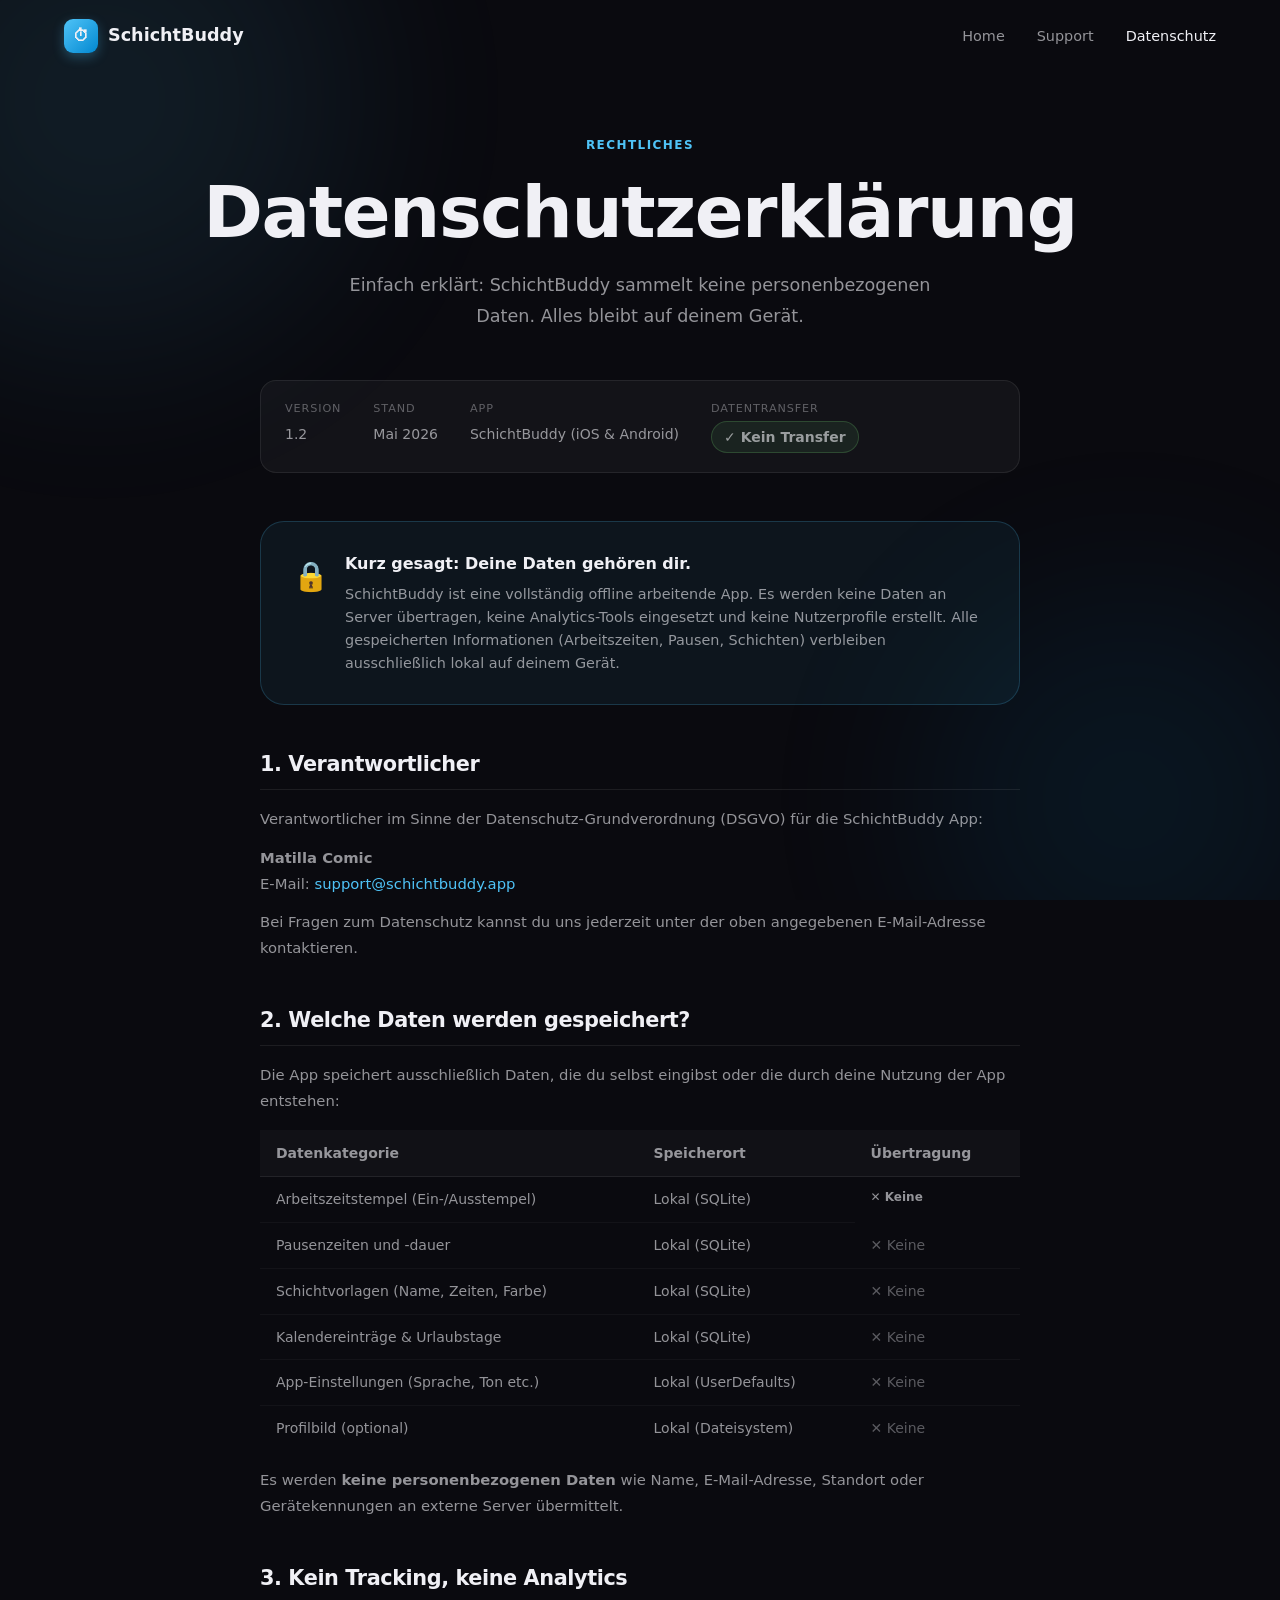
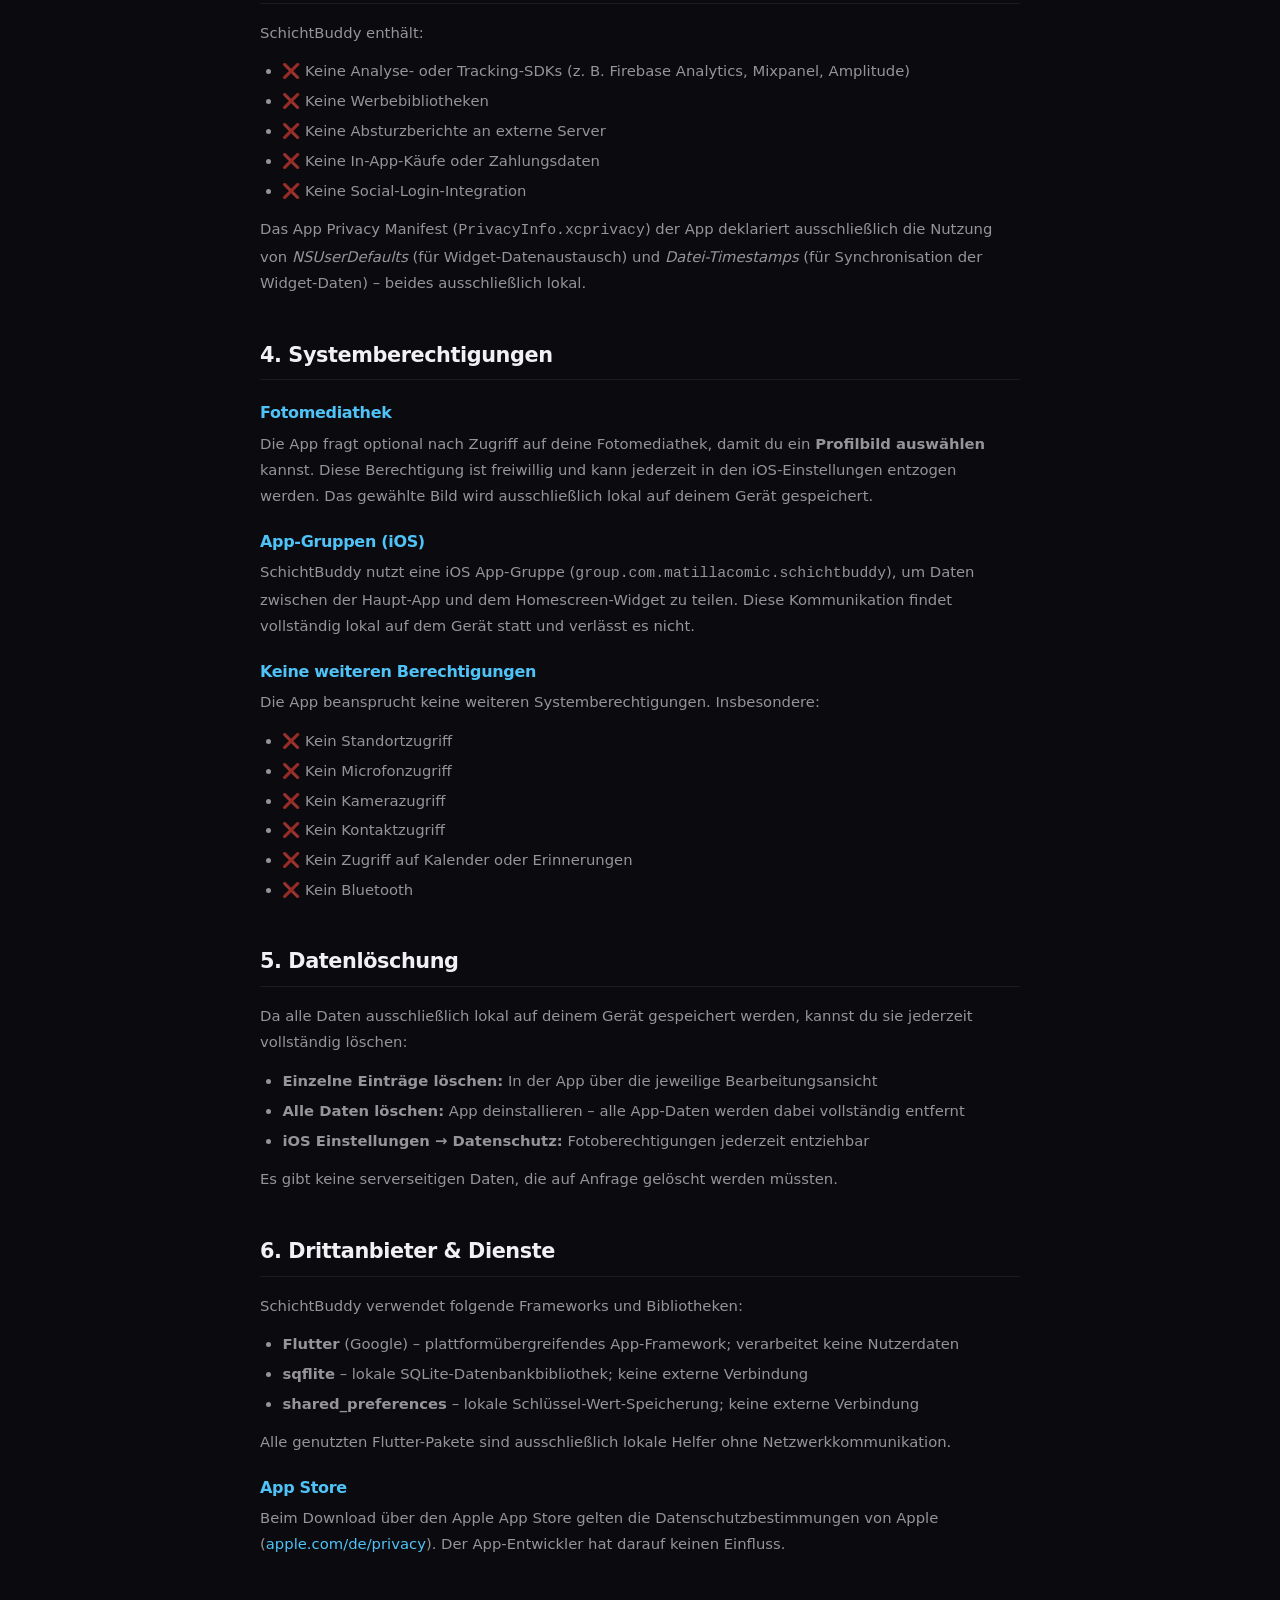
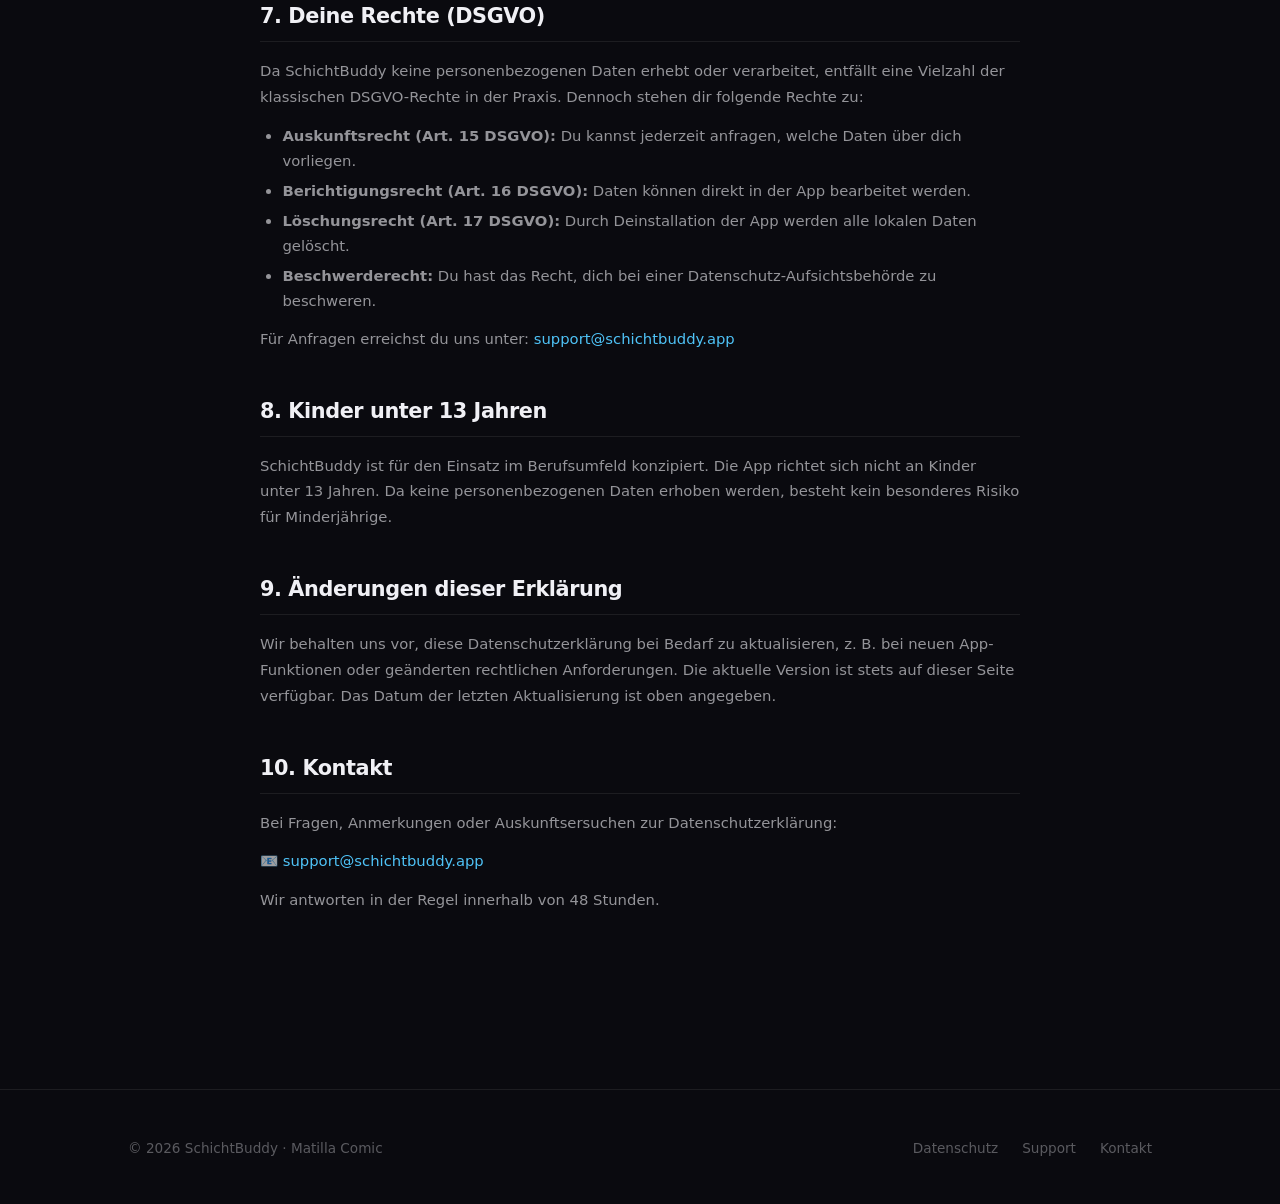
==== privacy.html @ 25843c66 "feat: initial SchichtBuddy support website Landing page, FAQ/support, DSGVO privacy policy. Apple da" ====
<!DOCTYPE html>
<html lang="de">
<head>
  <meta charset="UTF-8" />
  <meta name="viewport" content="width=device-width, initial-scale=1.0" />
  <title>Datenschutzerklärung – SchichtBuddy</title>
  <meta name="description" content="Datenschutzerklärung für die SchichtBuddy App. Alle Daten bleiben auf deinem Gerät – keine Cloud, kein Tracking." />
  <meta name="theme-color" content="#0a0a0f" />
  <link rel="stylesheet" href="style.css" />
  <style>
    .privacy-content {
      max-width: 760px;
      margin: 0 auto;
    }

    .privacy-intro {
      background: rgba(79,195,247,0.06);
      border: 1px solid rgba(79,195,247,0.2);
      border-radius: var(--radius-lg);
      padding: 1.8rem 2rem;
      margin-bottom: 3rem;
      display: flex;
      gap: 1rem;
      align-items: flex-start;
    }

    .privacy-intro-icon {
      font-size: 1.8rem;
      flex-shrink: 0;
      margin-top: 0.1rem;
    }

    .privacy-intro strong {
      display: block;
      margin-bottom: 0.4rem;
      font-size: 1rem;
      color: var(--text);
    }

    .privacy-intro p {
      font-size: 0.9rem;
      margin: 0;
      line-height: 1.6;
    }

    .privacy-section {
      margin-bottom: 3rem;
    }

    .privacy-section h2 {
      font-size: 1.3rem;
      margin-bottom: 1rem;
      padding-bottom: 0.75rem;
      border-bottom: 1px solid var(--border);
      color: var(--text);
    }

    .privacy-section h3 {
      font-size: 1rem;
      margin: 1.5rem 0 0.5rem;
      color: var(--accent);
    }

    .privacy-section p {
      font-size: 0.925rem;
      margin-bottom: 0.8rem;
      line-height: 1.75;
    }

    .privacy-section ul, .privacy-section ol {
      padding-left: 1.4rem;
      margin-bottom: 0.8rem;
    }

    .privacy-section li {
      font-size: 0.925rem;
      color: var(--text-secondary);
      line-height: 1.7;
      margin-bottom: 0.3rem;
    }

    .privacy-table {
      width: 100%;
      border-collapse: collapse;
      margin: 1rem 0;
      font-size: 0.875rem;
    }

    .privacy-table th {
      text-align: left;
      padding: 0.75rem 1rem;
      background: rgba(255,255,255,0.03);
      border-bottom: 1px solid var(--border);
      color: var(--text-secondary);
      font-weight: 600;
    }

    .privacy-table td {
      padding: 0.7rem 1rem;
      border-bottom: 1px solid rgba(255,255,255,0.04);
      color: var(--text-secondary);
      vertical-align: top;
    }

    .privacy-table tr:last-child td { border-bottom: none; }

    .no-data-badge {
      display: inline-flex;
      align-items: center;
      gap: 0.35rem;
      background: rgba(102,187,106,0.1);
      border: 1px solid rgba(102,187,106,0.25);
      color: #66bb6a;
      padding: 0.25rem 0.75rem;
      border-radius: 50px;
      font-size: 0.75rem;
      font-weight: 600;
    }

    .meta-info {
      background: var(--bg-card);
      border: 1px solid var(--border);
      border-radius: var(--radius);
      padding: 1.2rem 1.5rem;
      margin-bottom: 3rem;
      display: flex;
      gap: 2rem;
      flex-wrap: wrap;
    }

    .meta-item label {
      font-size: 0.7rem;
      text-transform: uppercase;
      letter-spacing: 0.08em;
      color: var(--text-tertiary);
      display: block;
      margin-bottom: 0.2rem;
    }

    .meta-item span {
      font-size: 0.875rem;
      color: var(--text-secondary);
    }
  </style>
</head>
<body>

<div class="bg-blobs">
  <div class="bg-blob bg-blob-1"></div>
  <div class="bg-blob bg-blob-2"></div>
</div>

<!-- Navigation -->
<nav class="nav" role="navigation" aria-label="Hauptnavigation">
  <a href="index.html" class="nav-logo">
    <div class="nav-logo-icon">⏱</div>
    SchichtBuddy
  </a>
  <ul class="nav-links">
    <li><a href="index.html">Home</a></li>
    <li><a href="support.html">Support</a></li>
    <li><a href="privacy.html" class="active">Datenschutz</a></li>
  </ul>
</nav>

<!-- Page Header -->
<div class="page-header">
  <div class="container">
    <span class="section-label">Rechtliches</span>
    <h1 class="fade-in">Datenschutz&shy;erklärung</h1>
    <p class="fade-in fade-in-delay-1">Einfach erklärt: SchichtBuddy sammelt keine personenbezogenen Daten. Alles bleibt auf deinem Gerät.</p>
  </div>
</div>

<section style="padding-top: 0;">
  <div class="container">
    <div class="privacy-content">

      <!-- Meta -->
      <div class="meta-info fade-in">
        <div class="meta-item">
          <label>Version</label>
          <span>1.2</span>
        </div>
        <div class="meta-item">
          <label>Stand</label>
          <span>Mai 2026</span>
        </div>
        <div class="meta-item">
          <label>App</label>
          <span>SchichtBuddy (iOS &amp; Android)</span>
        </div>
        <div class="meta-item">
          <label>Datentransfer</label>
          <span class="no-data-badge">✓ Kein Transfer</span>
        </div>
      </div>

      <!-- Kurzzusammenfassung -->
      <div class="privacy-intro fade-in">
        <div class="privacy-intro-icon">🔒</div>
        <div>
          <strong>Kurz gesagt: Deine Daten gehören dir.</strong>
          <p>SchichtBuddy ist eine vollständig offline arbeitende App. Es werden keine Daten an Server übertragen, keine Analytics-Tools eingesetzt und keine Nutzerprofile erstellt. Alle gespeicherten Informationen (Arbeitszeiten, Pausen, Schichten) verbleiben ausschließlich lokal auf deinem Gerät.</p>
        </div>
      </div>

      <!-- 1. Verantwortlicher -->
      <div class="privacy-section fade-in">
        <h2>1. Verantwortlicher</h2>
        <p>Verantwortlicher im Sinne der Datenschutz-Grundverordnung (DSGVO) für die SchichtBuddy App:</p>
        <p>
          <strong>Matilla Comic</strong><br/>
          E-Mail: <a href="mailto:support@schichtbuddy.app">support@schichtbuddy.app</a>
        </p>
        <p>Bei Fragen zum Datenschutz kannst du uns jederzeit unter der oben angegebenen E-Mail-Adresse kontaktieren.</p>
      </div>

      <!-- 2. Welche Daten werden verarbeitet -->
      <div class="privacy-section fade-in">
        <h2>2. Welche Daten werden gespeichert?</h2>
        <p>Die App speichert ausschließlich Daten, die du selbst eingibst oder die durch deine Nutzung der App entstehen:</p>

        <table class="privacy-table">
          <thead>
            <tr>
              <th>Datenkategorie</th>
              <th>Speicherort</th>
              <th>Übertragung</th>
            </tr>
          </thead>
          <tbody>
            <tr>
              <td>Arbeitszeitstempel (Ein-/Ausstempel)</td>
              <td>Lokal (SQLite)</td>
              <td class="no-data-badge" style="display:table-cell; background:transparent; border:none; padding: 0.7rem 1rem;">✕ Keine</td>
            </tr>
            <tr>
              <td>Pausenzeiten und -dauer</td>
              <td>Lokal (SQLite)</td>
              <td style="color:var(--text-tertiary)">✕ Keine</td>
            </tr>
            <tr>
              <td>Schichtvorlagen (Name, Zeiten, Farbe)</td>
              <td>Lokal (SQLite)</td>
              <td style="color:var(--text-tertiary)">✕ Keine</td>
            </tr>
            <tr>
              <td>Kalendereinträge &amp; Urlaubstage</td>
              <td>Lokal (SQLite)</td>
              <td style="color:var(--text-tertiary)">✕ Keine</td>
            </tr>
            <tr>
              <td>App-Einstellungen (Sprache, Ton etc.)</td>
              <td>Lokal (UserDefaults)</td>
              <td style="color:var(--text-tertiary)">✕ Keine</td>
            </tr>
            <tr>
              <td>Profilbild (optional)</td>
              <td>Lokal (Dateisystem)</td>
              <td style="color:var(--text-tertiary)">✕ Keine</td>
            </tr>
          </tbody>
        </table>

        <p>Es werden <strong>keine personenbezogenen Daten</strong> wie Name, E-Mail-Adresse, Standort oder Gerätekennungen an externe Server übermittelt.</p>
      </div>

      <!-- 3. Kein Tracking -->
      <div class="privacy-section fade-in">
        <h2>3. Kein Tracking, keine Analytics</h2>
        <p>SchichtBuddy enthält:</p>
        <ul>
          <li>❌ Keine Analyse- oder Tracking-SDKs (z. B. Firebase Analytics, Mixpanel, Amplitude)</li>
          <li>❌ Keine Werbebibliotheken</li>
          <li>❌ Keine Absturzberichte an externe Server</li>
          <li>❌ Keine In-App-Käufe oder Zahlungsdaten</li>
          <li>❌ Keine Social-Login-Integration</li>
        </ul>
        <p>Das App Privacy Manifest (<code>PrivacyInfo.xcprivacy</code>) der App deklariert ausschließlich die Nutzung von <em>NSUserDefaults</em> (für Widget-Datenaustausch) und <em>Datei-Timestamps</em> (für Synchronisation der Widget-Daten) – beides ausschließlich lokal.</p>
      </div>

      <!-- 4. Berechtigungen -->
      <div class="privacy-section fade-in">
        <h2>4. Systemberechtigungen</h2>

        <h3>Fotomediathek</h3>
        <p>Die App fragt optional nach Zugriff auf deine Fotomediathek, damit du ein <strong>Profilbild auswählen</strong> kannst. Diese Berechtigung ist freiwillig und kann jederzeit in den iOS-Einstellungen entzogen werden. Das gewählte Bild wird ausschließlich lokal auf deinem Gerät gespeichert.</p>

        <h3>App-Gruppen (iOS)</h3>
        <p>SchichtBuddy nutzt eine iOS App-Gruppe (<code>group.com.matillacomic.schichtbuddy</code>), um Daten zwischen der Haupt-App und dem Homescreen-Widget zu teilen. Diese Kommunikation findet vollständig lokal auf dem Gerät statt und verlässt es nicht.</p>

        <h3>Keine weiteren Berechtigungen</h3>
        <p>Die App beansprucht keine weiteren Systemberechtigungen. Insbesondere:</p>
        <ul>
          <li>❌ Kein Standortzugriff</li>
          <li>❌ Kein Microfonzugriff</li>
          <li>❌ Kein Kamerazugriff</li>
          <li>❌ Kein Kontaktzugriff</li>
          <li>❌ Kein Zugriff auf Kalender oder Erinnerungen</li>
          <li>❌ Kein Bluetooth</li>
        </ul>
      </div>

      <!-- 5. Datenlöschung -->
      <div class="privacy-section fade-in">
        <h2>5. Datenlöschung</h2>
        <p>Da alle Daten ausschließlich lokal auf deinem Gerät gespeichert werden, kannst du sie jederzeit vollständig löschen:</p>
        <ul>
          <li><strong>Einzelne Einträge löschen:</strong> In der App über die jeweilige Bearbeitungsansicht</li>
          <li><strong>Alle Daten löschen:</strong> App deinstallieren – alle App-Daten werden dabei vollständig entfernt</li>
          <li><strong>iOS Einstellungen → Datenschutz:</strong> Fotoberechtigungen jederzeit entziehbar</li>
        </ul>
        <p>Es gibt keine serverseitigen Daten, die auf Anfrage gelöscht werden müssten.</p>
      </div>

      <!-- 6. Drittanbieter -->
      <div class="privacy-section fade-in">
        <h2>6. Drittanbieter &amp; Dienste</h2>
        <p>SchichtBuddy verwendet folgende Frameworks und Bibliotheken:</p>
        <ul>
          <li><strong>Flutter</strong> (Google) – plattformübergreifendes App-Framework; verarbeitet keine Nutzerdaten</li>
          <li><strong>sqflite</strong> – lokale SQLite-Datenbankbibliothek; keine externe Verbindung</li>
          <li><strong>shared_preferences</strong> – lokale Schlüssel-Wert-Speicherung; keine externe Verbindung</li>
        </ul>
        <p>Alle genutzten Flutter-Pakete sind ausschließlich lokale Helfer ohne Netzwerkkommunikation.</p>

        <h3>App Store</h3>
        <p>Beim Download über den Apple App Store gelten die Datenschutzbestimmungen von Apple (<a href="https://www.apple.com/de/privacy/" target="_blank" rel="noopener">apple.com/de/privacy</a>). Der App-Entwickler hat darauf keinen Einfluss.</p>
      </div>

      <!-- 7. Rechte -->
      <div class="privacy-section fade-in">
        <h2>7. Deine Rechte (DSGVO)</h2>
        <p>Da SchichtBuddy keine personenbezogenen Daten erhebt oder verarbeitet, entfällt eine Vielzahl der klassischen DSGVO-Rechte in der Praxis. Dennoch stehen dir folgende Rechte zu:</p>
        <ul>
          <li><strong>Auskunftsrecht (Art. 15 DSGVO):</strong> Du kannst jederzeit anfragen, welche Daten über dich vorliegen.</li>
          <li><strong>Berichtigungsrecht (Art. 16 DSGVO):</strong> Daten können direkt in der App bearbeitet werden.</li>
          <li><strong>Löschungsrecht (Art. 17 DSGVO):</strong> Durch Deinstallation der App werden alle lokalen Daten gelöscht.</li>
          <li><strong>Beschwerderecht:</strong> Du hast das Recht, dich bei einer Datenschutz-Aufsichtsbehörde zu beschweren.</li>
        </ul>
        <p>Für Anfragen erreichst du uns unter: <a href="mailto:support@schichtbuddy.app">support@schichtbuddy.app</a></p>
      </div>

      <!-- 8. Kinder -->
      <div class="privacy-section fade-in">
        <h2>8. Kinder unter 13 Jahren</h2>
        <p>SchichtBuddy ist für den Einsatz im Berufsumfeld konzipiert. Die App richtet sich nicht an Kinder unter 13 Jahren. Da keine personenbezogenen Daten erhoben werden, besteht kein besonderes Risiko für Minderjährige.</p>
      </div>

      <!-- 9. Änderungen -->
      <div class="privacy-section fade-in">
        <h2>9. Änderungen dieser Erklärung</h2>
        <p>Wir behalten uns vor, diese Datenschutzerklärung bei Bedarf zu aktualisieren, z. B. bei neuen App-Funktionen oder geänderten rechtlichen Anforderungen. Die aktuelle Version ist stets auf dieser Seite verfügbar. Das Datum der letzten Aktualisierung ist oben angegeben.</p>
      </div>

      <!-- 10. Kontakt -->
      <div class="privacy-section fade-in">
        <h2>10. Kontakt</h2>
        <p>Bei Fragen, Anmerkungen oder Auskunftsersuchen zur Datenschutzerklärung:</p>
        <p>
          📧 <a href="mailto:support@schichtbuddy.app">support@schichtbuddy.app</a>
        </p>
        <p>Wir antworten in der Regel innerhalb von 48 Stunden.</p>
      </div>

    </div>
  </div>
</section>

<!-- Footer -->
<footer>
  <div class="container">
    <div class="footer-inner">
      <span>© 2026 SchichtBuddy · Matilla Comic</span>
      <nav class="footer-links" aria-label="Footer Links">
        <a href="privacy.html">Datenschutz</a>
        <a href="support.html">Support</a>
        <a href="mailto:support@schichtbuddy.app">Kontakt</a>
      </nav>
    </div>
  </div>
</footer>

<script src="script.js"></script>
</body>
</html>
---- style.css ----
/* =============================================
   SchichtBuddy – Shared Styles
   Apple-inspired dark design with glassmorphism
   ============================================= */

:root {
  --accent: #4fc3f7;
  --accent-2: #29b6f6;
  --accent-green: #66bb6a;
  --accent-orange: #ffa726;
  --bg: #0a0a0f;
  --bg-2: #0f0f1a;
  --bg-card: rgba(255, 255, 255, 0.04);
  --bg-card-hover: rgba(255, 255, 255, 0.07);
  --border: rgba(255, 255, 255, 0.08);
  --border-hover: rgba(79, 195, 247, 0.3);
  --text: #f0f0f5;
  --text-secondary: rgba(240, 240, 245, 0.6);
  --text-tertiary: rgba(240, 240, 245, 0.35);
  --radius: 16px;
  --radius-lg: 24px;
  --shadow: 0 8px 32px rgba(0, 0, 0, 0.4);
  --shadow-accent: 0 0 40px rgba(79, 195, 247, 0.12);
  --transition: 0.25s cubic-bezier(0.4, 0, 0.2, 1);
  --font: -apple-system, BlinkMacSystemFont, 'SF Pro Display', 'Segoe UI', system-ui, sans-serif;
  --nav-h: 72px;
}

*, *::before, *::after {
  box-sizing: border-box;
  margin: 0;
  padding: 0;
}

html {
  scroll-behavior: smooth;
  font-size: 16px;
}

body {
  font-family: var(--font);
  background: var(--bg);
  color: var(--text);
  line-height: 1.6;
  overflow-x: hidden;
  -webkit-font-smoothing: antialiased;
}

/* ── Typography ─────────────────────────────── */
h1, h2, h3, h4 {
  line-height: 1.15;
  letter-spacing: -0.02em;
}

h1 { font-size: clamp(2.4rem, 6vw, 4.5rem); font-weight: 700; }
h2 { font-size: clamp(1.8rem, 4vw, 3rem); font-weight: 600; }
h3 { font-size: clamp(1.2rem, 2.5vw, 1.6rem); font-weight: 600; }
h4 { font-size: 1rem; font-weight: 600; }

p { color: var(--text-secondary); line-height: 1.75; }

a {
  color: var(--accent);
  text-decoration: none;
  transition: color var(--transition), opacity var(--transition);
}
a:hover { color: #fff; }

/* ── Navigation ─────────────────────────────── */
.nav {
  position: fixed;
  top: 0; left: 0; right: 0;
  height: var(--nav-h);
  z-index: 1000;
  display: flex;
  align-items: center;
  justify-content: space-between;
  padding: 0 clamp(1.5rem, 5vw, 4rem);
  border-bottom: 1px solid transparent;
  transition: background var(--transition), border-color var(--transition), backdrop-filter var(--transition);
}

.nav.scrolled {
  background: rgba(10, 10, 15, 0.85);
  backdrop-filter: saturate(180%) blur(20px);
  -webkit-backdrop-filter: saturate(180%) blur(20px);
  border-bottom-color: var(--border);
}

.nav-logo {
  display: flex;
  align-items: center;
  gap: 10px;
  font-weight: 700;
  font-size: 1.1rem;
  color: var(--text);
  text-decoration: none;
}

.nav-logo-icon {
  width: 34px;
  height: 34px;
  background: linear-gradient(135deg, #4fc3f7, #0288d1);
  border-radius: 9px;
  display: flex;
  align-items: center;
  justify-content: center;
  font-size: 1rem;
  box-shadow: 0 4px 12px rgba(79, 195, 247, 0.3);
}

.nav-links {
  display: flex;
  align-items: center;
  gap: 2rem;
  list-style: none;
}

.nav-links a {
  color: var(--text-secondary);
  font-size: 0.9rem;
  font-weight: 500;
  transition: color var(--transition);
}
.nav-links a:hover, .nav-links a.active { color: var(--text); }

.nav-cta {
  background: var(--accent);
  color: #000 !important;
  padding: 0.5rem 1.2rem;
  border-radius: 50px;
  font-weight: 600 !important;
  font-size: 0.85rem !important;
  transition: transform var(--transition), box-shadow var(--transition) !important;
}
.nav-cta:hover {
  transform: translateY(-1px);
  box-shadow: 0 4px 16px rgba(79, 195, 247, 0.4);
  color: #000 !important;
}

/* ── Layout ─────────────────────────────────── */
.container {
  max-width: 1120px;
  margin: 0 auto;
  padding: 0 clamp(1.5rem, 5vw, 3rem);
}

section {
  padding: clamp(5rem, 10vw, 8rem) 0;
}

.section-label {
  font-size: 0.75rem;
  font-weight: 600;
  letter-spacing: 0.12em;
  text-transform: uppercase;
  color: var(--accent);
  margin-bottom: 1rem;
}

.section-title {
  margin-bottom: 1rem;
}

.section-subtitle {
  font-size: 1.1rem;
  color: var(--text-secondary);
  max-width: 560px;
  margin-bottom: 3rem;
}

/* ── Buttons ─────────────────────────────────── */
.btn {
  display: inline-flex;
  align-items: center;
  gap: 0.5rem;
  padding: 0.85rem 1.8rem;
  border-radius: 50px;
  font-weight: 600;
  font-size: 0.95rem;
  cursor: pointer;
  border: none;
  transition: transform var(--transition), box-shadow var(--transition), background var(--transition);
  text-decoration: none;
}

.btn-primary {
  background: var(--accent);
  color: #000;
}
.btn-primary:hover {
  background: #81d4fa;
  color: #000;
  transform: translateY(-2px);
  box-shadow: 0 8px 24px rgba(79, 195, 247, 0.35);
}

.btn-secondary {
  background: var(--bg-card);
  color: var(--text);
  border: 1px solid var(--border);
  backdrop-filter: blur(10px);
}
.btn-secondary:hover {
  background: var(--bg-card-hover);
  color: var(--text);
  border-color: var(--border-hover);
  transform: translateY(-2px);
}

.btn-outline {
  background: transparent;
  color: var(--accent);
  border: 1px solid rgba(79, 195, 247, 0.4);
}
.btn-outline:hover {
  background: rgba(79, 195, 247, 0.08);
  color: var(--accent);
  transform: translateY(-2px);
}

/* ── Cards ───────────────────────────────────── */
.card {
  background: var(--bg-card);
  border: 1px solid var(--border);
  border-radius: var(--radius-lg);
  padding: 2rem;
  transition: background var(--transition), border-color var(--transition), transform var(--transition);
  position: relative;
  overflow: hidden;
}

.card::before {
  content: '';
  position: absolute;
  top: 0; left: 0; right: 0;
  height: 1px;
  background: linear-gradient(90deg, transparent, rgba(79, 195, 247, 0.3), transparent);
  opacity: 0;
  transition: opacity var(--transition);
}

.card:hover {
  background: var(--bg-card-hover);
  border-color: var(--border-hover);
  transform: translateY(-4px);
}
.card:hover::before { opacity: 1; }

/* ── Glass ───────────────────────────────────── */
.glass {
  background: rgba(255, 255, 255, 0.04);
  backdrop-filter: saturate(180%) blur(24px);
  -webkit-backdrop-filter: saturate(180%) blur(24px);
  border: 1px solid rgba(255, 255, 255, 0.08);
  border-radius: var(--radius-lg);
}

/* ── Gradient background blobs ───────────────── */
.bg-blobs {
  position: fixed;
  top: 0; left: 0;
  width: 100%; height: 100%;
  pointer-events: none;
  z-index: -1;
  overflow: hidden;
}

.bg-blob {
  position: absolute;
  border-radius: 50%;
  filter: blur(80px);
  opacity: 0.12;
  animation: blob-float 20s ease-in-out infinite;
}

.bg-blob-1 {
  width: 600px; height: 600px;
  background: radial-gradient(circle, #4fc3f7, transparent);
  top: -200px; left: -200px;
  animation-delay: 0s;
}
.bg-blob-2 {
  width: 500px; height: 500px;
  background: radial-gradient(circle, #0288d1, transparent);
  bottom: -150px; right: -100px;
  animation-delay: -7s;
}
.bg-blob-3 {
  width: 400px; height: 400px;
  background: radial-gradient(circle, #66bb6a, transparent);
  top: 50%; left: 50%;
  transform: translate(-50%, -50%);
  animation-delay: -14s;
  opacity: 0.06;
}

@keyframes blob-float {
  0%, 100% { transform: translate(0, 0) scale(1); }
  33% { transform: translate(40px, -30px) scale(1.05); }
  66% { transform: translate(-30px, 20px) scale(0.95); }
}

/* ── Page Header ─────────────────────────────── */
.page-header {
  padding: calc(var(--nav-h) + 4rem) 0 3rem;
  text-align: center;
}

.page-header .section-label { margin: 0 auto 1rem; display: block; }
.page-header h1 { margin-bottom: 1rem; }
.page-header p { margin: 0 auto; max-width: 600px; font-size: 1.1rem; }

/* ── Divider ─────────────────────────────────── */
.divider {
  width: 100%;
  height: 1px;
  background: linear-gradient(90deg, transparent, var(--border), transparent);
  margin: 0;
}

/* ── Fade-in animations ──────────────────────── */
.fade-in {
  opacity: 0;
  transform: translateY(24px);
  transition: opacity 0.6s ease, transform 0.6s ease;
}
.fade-in.visible {
  opacity: 1;
  transform: translateY(0);
}
.fade-in-delay-1 { transition-delay: 0.1s; }
.fade-in-delay-2 { transition-delay: 0.2s; }
.fade-in-delay-3 { transition-delay: 0.3s; }
.fade-in-delay-4 { transition-delay: 0.4s; }

/* ── Footer ──────────────────────────────────── */
footer {
  padding: 3rem 0;
  border-top: 1px solid var(--border);
  color: var(--text-tertiary);
  font-size: 0.85rem;
}

.footer-inner {
  display: flex;
  align-items: center;
  justify-content: space-between;
  flex-wrap: wrap;
  gap: 1rem;
}

.footer-links {
  display: flex;
  gap: 1.5rem;
  flex-wrap: wrap;
}

.footer-links a {
  color: var(--text-tertiary);
  font-size: 0.85rem;
}
.footer-links a:hover { color: var(--text-secondary); }

/* ── Responsive ──────────────────────────────── */
@media (max-width: 768px) {
  .nav-links { display: none; }

  .footer-inner {
    flex-direction: column;
    text-align: center;
  }
}

/* ── Scrollbar ───────────────────────────────── */
::-webkit-scrollbar { width: 6px; }
::-webkit-scrollbar-track { background: var(--bg); }
::-webkit-scrollbar-thumb { background: rgba(255,255,255,0.15); border-radius: 3px; }
::-webkit-scrollbar-thumb:hover { background: rgba(255,255,255,0.25); }
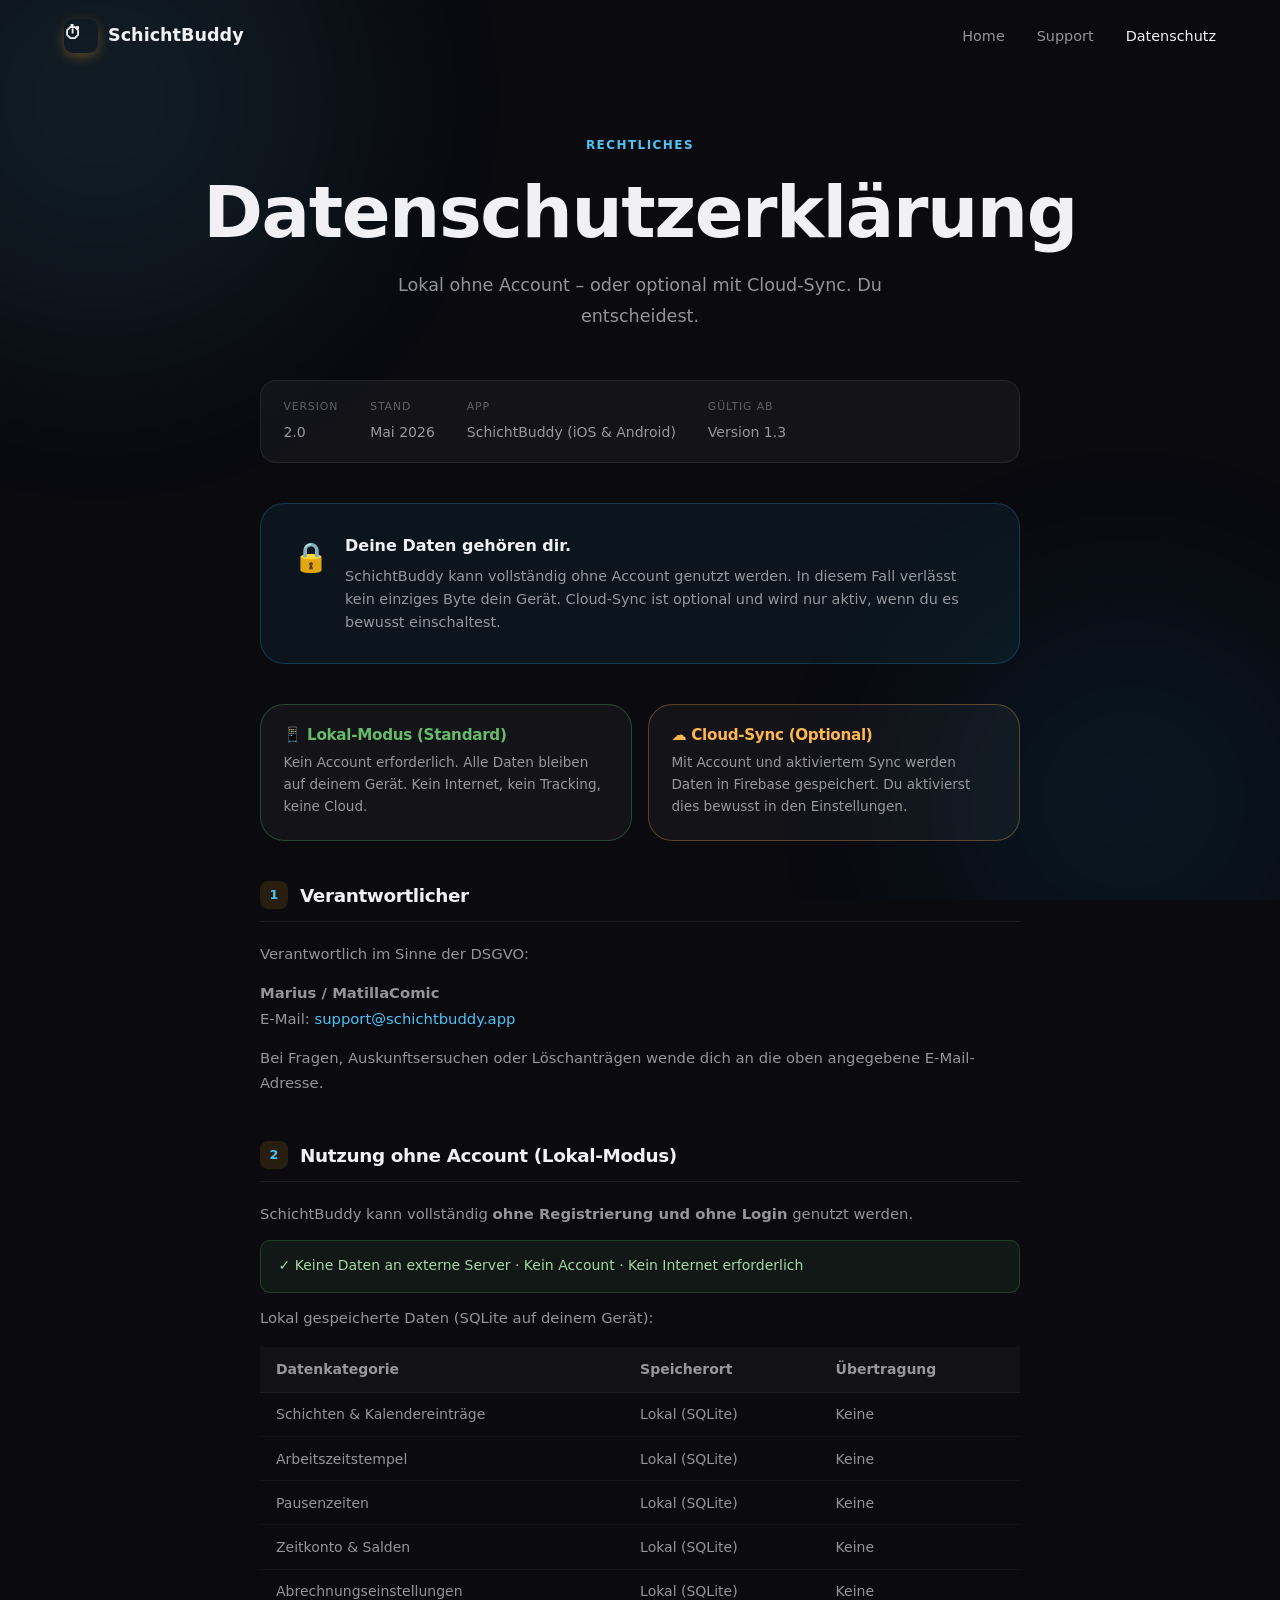
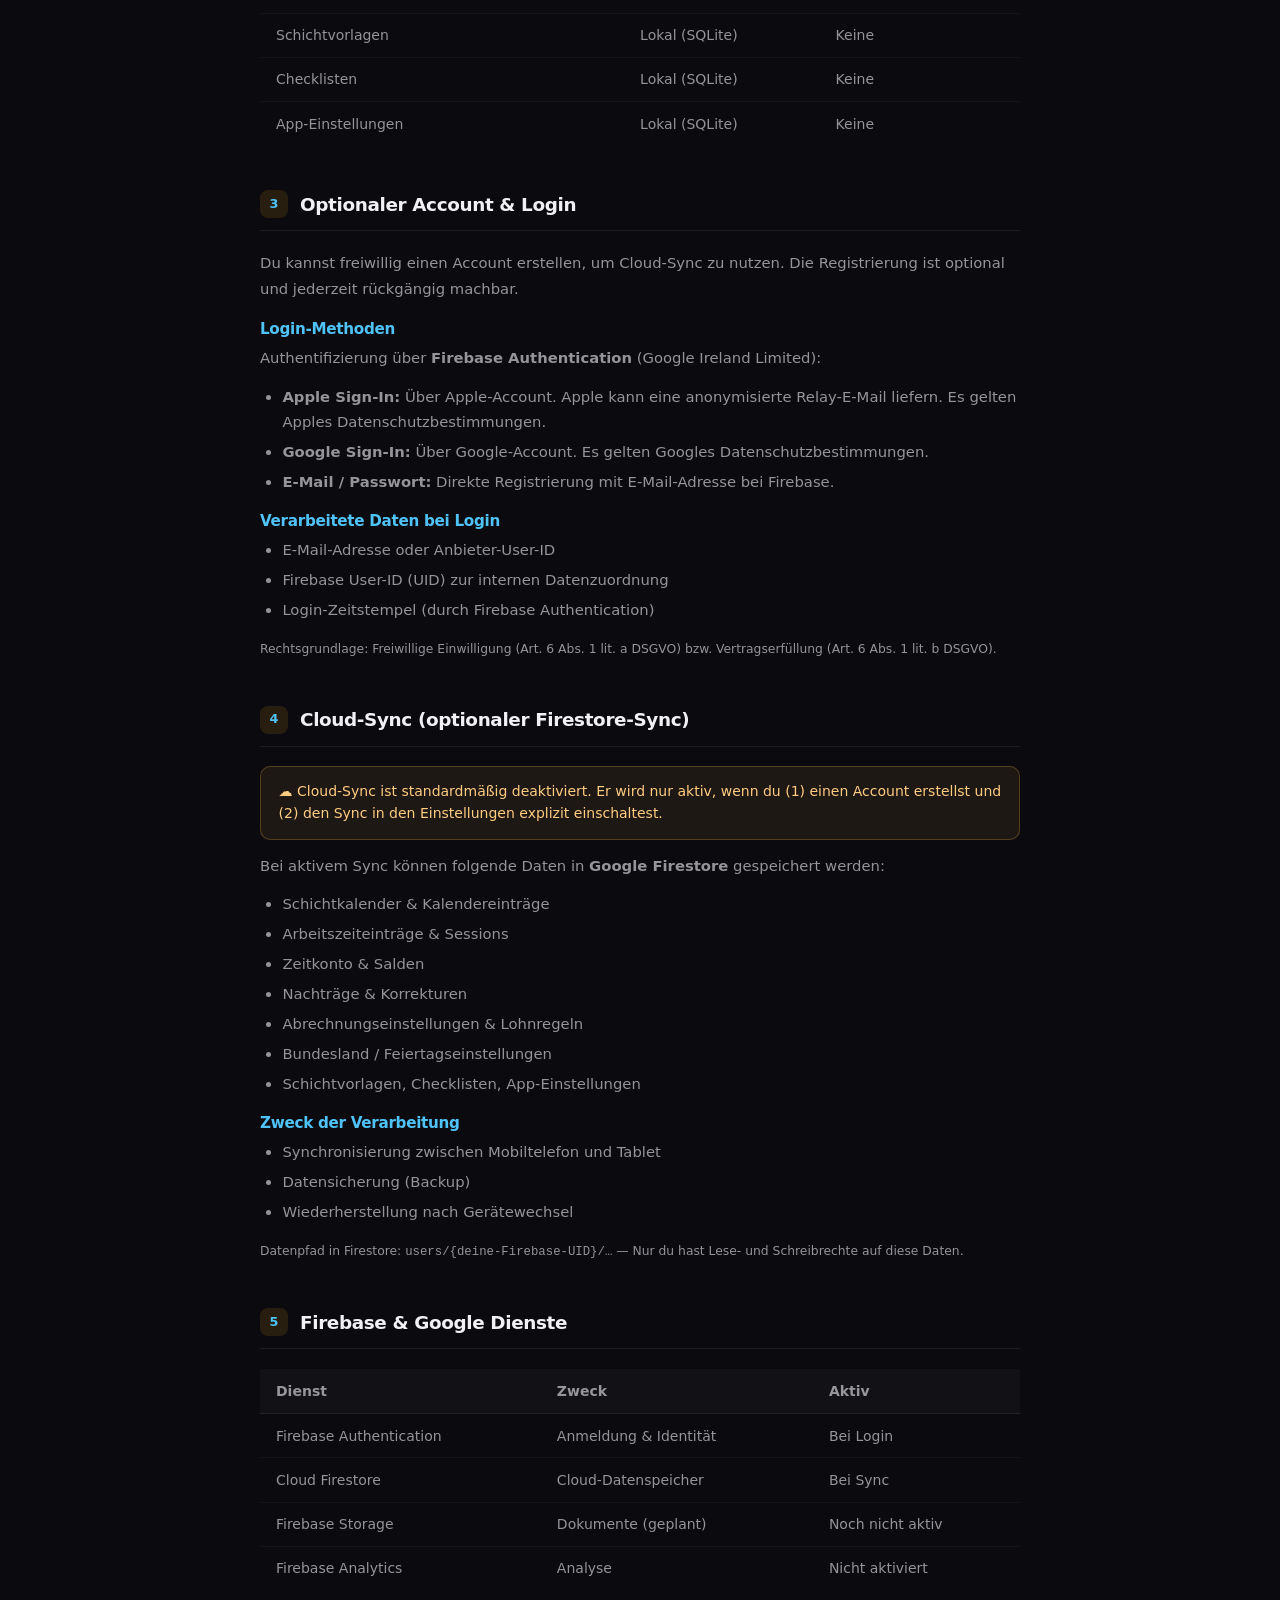
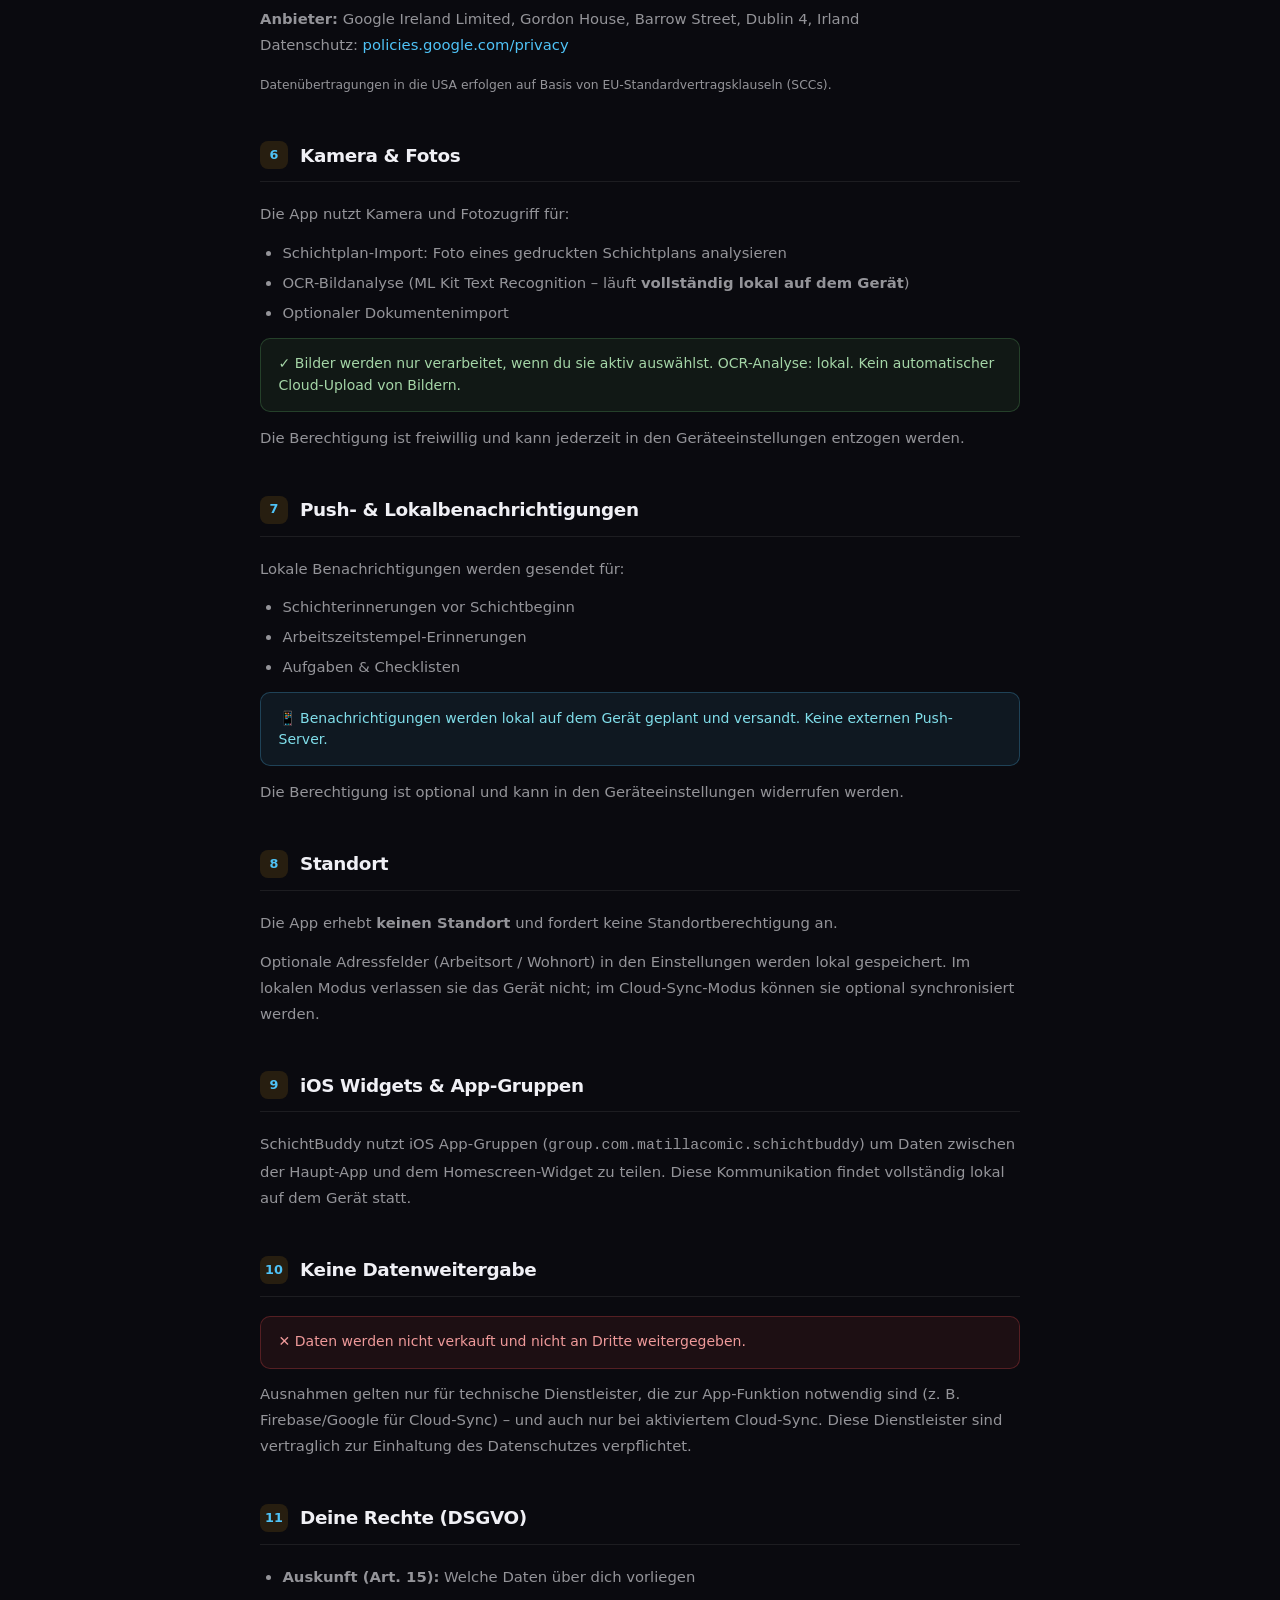
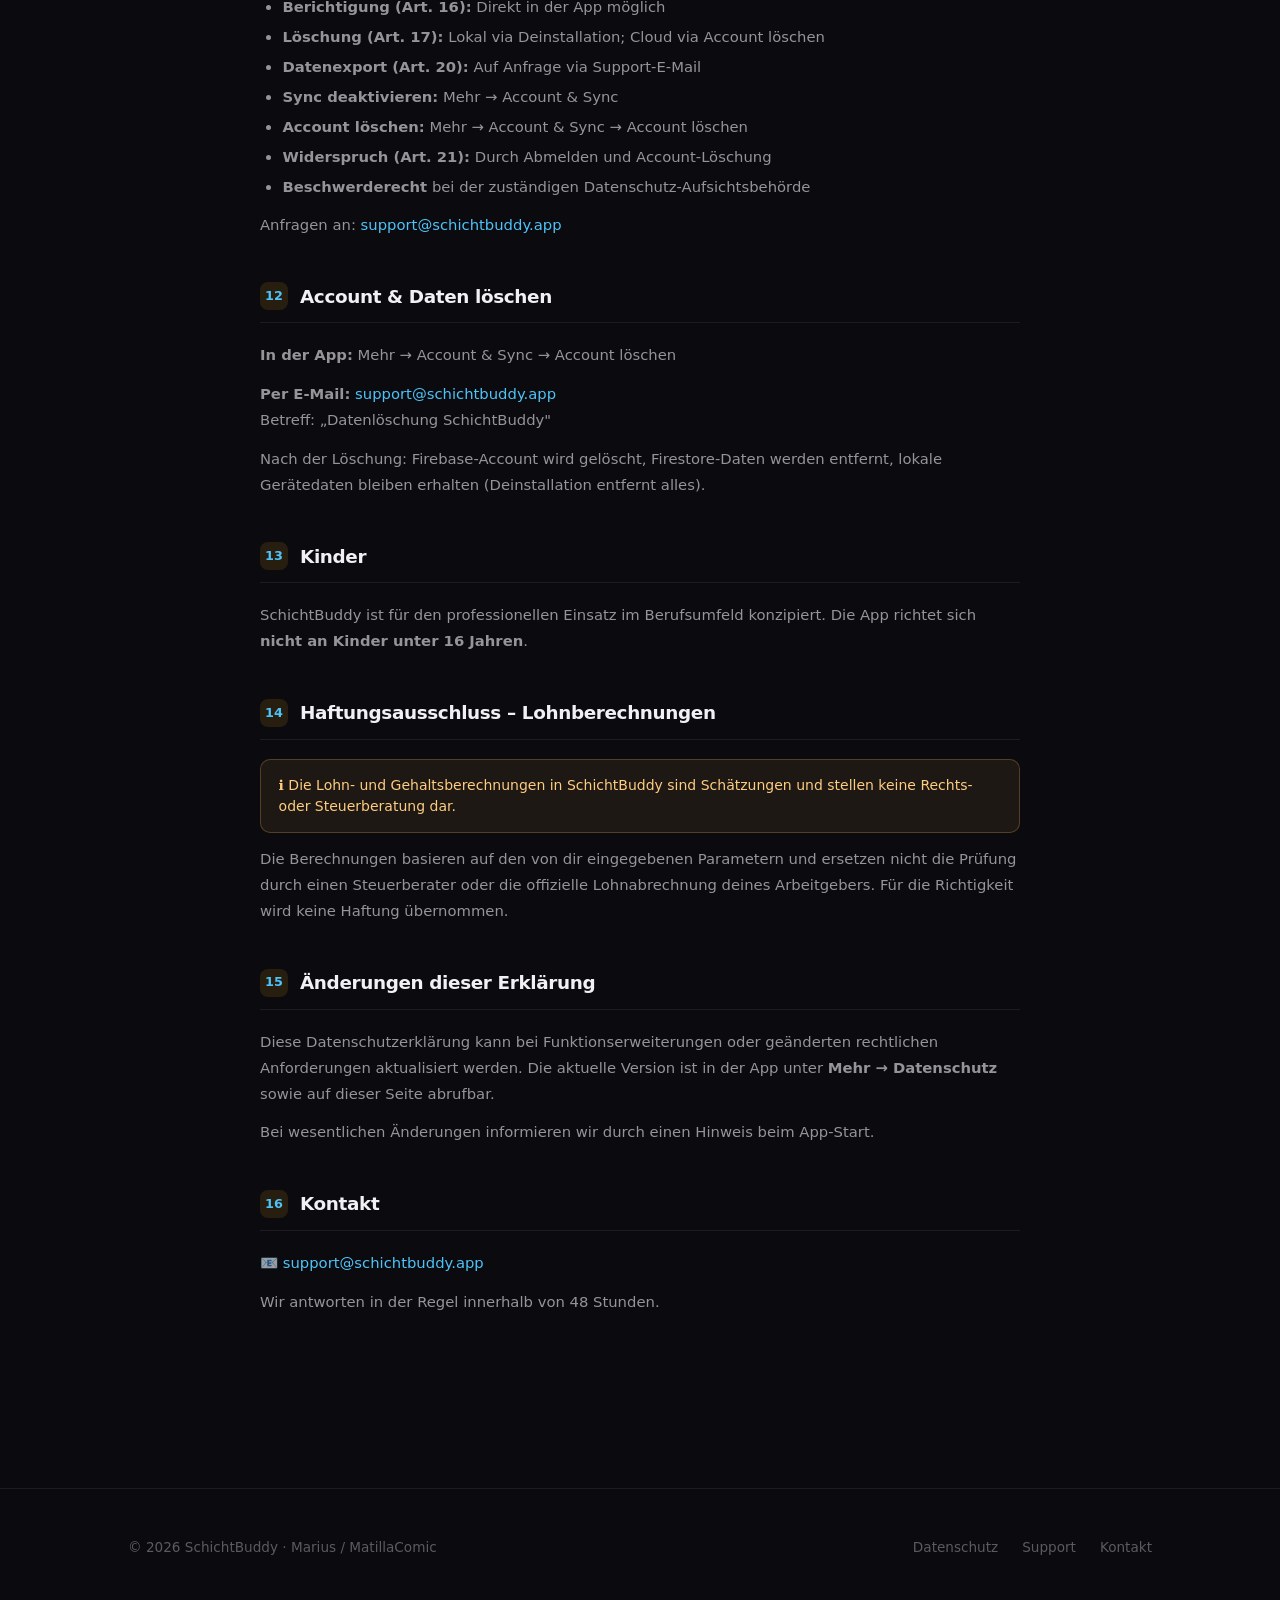
==== commit 374827fc: "docs: Datenschutzerklärung v2.0 – Cloud-Sync & Firebase Auth Vollständige Überarbeitung für optional" ====
--- a/privacy.html
+++ b/privacy.html
@@ -4,143 +4,88 @@
   <meta charset="UTF-8" />
   <meta name="viewport" content="width=device-width, initial-scale=1.0" />
   <title>Datenschutzerklärung – SchichtBuddy</title>
-  <meta name="description" content="Datenschutzerklärung für die SchichtBuddy App. Alle Daten bleiben auf deinem Gerät – keine Cloud, kein Tracking." />
+  <meta name="description" content="Datenschutzerklärung für SchichtBuddy. Lokale Nutzung ohne Account möglich. Optionaler Cloud-Sync mit Firebase." />
   <meta name="theme-color" content="#0a0a0f" />
   <link rel="stylesheet" href="style.css" />
   <style>
-    .privacy-content {
-      max-width: 760px;
-      margin: 0 auto;
-    }
-
-    .privacy-intro {
-      background: rgba(79,195,247,0.06);
-      border: 1px solid rgba(79,195,247,0.2);
+    .privacy-content { max-width: 760px; margin: 0 auto; }
+
+    .privacy-summary {
+      background: rgba(57,198,255,0.06);
+      border: 1px solid rgba(57,198,255,0.2);
       border-radius: var(--radius-lg);
       padding: 1.8rem 2rem;
-      margin-bottom: 3rem;
-      display: flex;
-      gap: 1rem;
-      align-items: flex-start;
-    }
-
-    .privacy-intro-icon {
-      font-size: 1.8rem;
-      flex-shrink: 0;
-      margin-top: 0.1rem;
-    }
-
-    .privacy-intro strong {
-      display: block;
-      margin-bottom: 0.4rem;
-      font-size: 1rem;
-      color: var(--text);
-    }
-
-    .privacy-intro p {
-      font-size: 0.9rem;
-      margin: 0;
-      line-height: 1.6;
-    }
-
-    .privacy-section {
-      margin-bottom: 3rem;
-    }
-
-    .privacy-section h2 {
-      font-size: 1.3rem;
-      margin-bottom: 1rem;
-      padding-bottom: 0.75rem;
-      border-bottom: 1px solid var(--border);
-      color: var(--text);
-    }
-
-    .privacy-section h3 {
-      font-size: 1rem;
-      margin: 1.5rem 0 0.5rem;
-      color: var(--accent);
-    }
-
-    .privacy-section p {
-      font-size: 0.925rem;
-      margin-bottom: 0.8rem;
-      line-height: 1.75;
-    }
-
-    .privacy-section ul, .privacy-section ol {
-      padding-left: 1.4rem;
-      margin-bottom: 0.8rem;
-    }
-
-    .privacy-section li {
-      font-size: 0.925rem;
-      color: var(--text-secondary);
-      line-height: 1.7;
-      margin-bottom: 0.3rem;
-    }
+      margin-bottom: 2.5rem;
+      display: flex; gap: 1rem; align-items: flex-start;
+    }
+    .privacy-summary-icon { font-size: 1.8rem; flex-shrink: 0; margin-top: 0.1rem; }
+    .privacy-summary strong { display: block; margin-bottom: 0.4rem; font-size: 1rem; color: var(--text); }
+    .privacy-summary p { font-size: 0.9rem; margin: 0; line-height: 1.6; color: var(--text-secondary); }
+
+    .mode-cards {
+      display: grid; grid-template-columns: 1fr 1fr; gap: 1rem; margin-bottom: 2.5rem;
+    }
+    @media (max-width: 600px) { .mode-cards { grid-template-columns: 1fr; } }
+    .mode-card {
+      background: var(--bg-card); border: 1px solid var(--border);
+      border-radius: var(--radius-lg); padding: 1.4rem;
+    }
+    .mode-card.local { border-color: rgba(102,187,106,0.3); }
+    .mode-card.cloud { border-color: rgba(255,183,77,0.3); }
+    .mode-card h3 { margin: 0 0 0.5rem; font-size: 0.95rem; }
+    .mode-card.local h3 { color: #66bb6a; }
+    .mode-card.cloud h3 { color: #ffb74d; }
+    .mode-card p { font-size: 0.85rem; color: var(--text-secondary); margin: 0; line-height: 1.6; }
+
+    .privacy-section { margin-bottom: 2.8rem; }
+    .privacy-section-header {
+      display: flex; align-items: center; gap: 0.75rem;
+      padding-bottom: 0.75rem; border-bottom: 1px solid var(--border);
+      margin-bottom: 1.2rem;
+    }
+    .section-num {
+      display: inline-flex; align-items: center; justify-content: center;
+      width: 28px; height: 28px; border-radius: 8px;
+      background: rgba(255,177,26,0.12); color: var(--accent);
+      font-size: 0.8rem; font-weight: 700; flex-shrink: 0;
+    }
+    .privacy-section h2 { font-size: 1.15rem; margin: 0; color: var(--text); }
+    .privacy-section h3 { font-size: 0.95rem; margin: 1.2rem 0 0.4rem; color: var(--accent); }
+    .privacy-section p { font-size: 0.925rem; margin-bottom: 0.8rem; line-height: 1.75; color: var(--text-secondary); }
+    .privacy-section ul { padding-left: 1.4rem; margin-bottom: 0.8rem; }
+    .privacy-section li { font-size: 0.925rem; color: var(--text-secondary); line-height: 1.7; margin-bottom: 0.3rem; }
 
     .privacy-table {
-      width: 100%;
-      border-collapse: collapse;
-      margin: 1rem 0;
-      font-size: 0.875rem;
-    }
-
+      width: 100%; border-collapse: collapse; margin: 1rem 0; font-size: 0.875rem;
+    }
     .privacy-table th {
-      text-align: left;
-      padding: 0.75rem 1rem;
-      background: rgba(255,255,255,0.03);
-      border-bottom: 1px solid var(--border);
-      color: var(--text-secondary);
-      font-weight: 600;
-    }
-
+      text-align: left; padding: 0.7rem 1rem;
+      background: rgba(255,255,255,0.03); border-bottom: 1px solid var(--border);
+      color: var(--text-secondary); font-weight: 600;
+    }
     .privacy-table td {
-      padding: 0.7rem 1rem;
-      border-bottom: 1px solid rgba(255,255,255,0.04);
-      color: var(--text-secondary);
-      vertical-align: top;
-    }
-
+      padding: 0.65rem 1rem; border-bottom: 1px solid rgba(255,255,255,0.04);
+      color: var(--text-secondary); vertical-align: top;
+    }
     .privacy-table tr:last-child td { border-bottom: none; }
 
-    .no-data-badge {
-      display: inline-flex;
-      align-items: center;
-      gap: 0.35rem;
-      background: rgba(102,187,106,0.1);
-      border: 1px solid rgba(102,187,106,0.25);
-      color: #66bb6a;
-      padding: 0.25rem 0.75rem;
-      border-radius: 50px;
-      font-size: 0.75rem;
-      font-weight: 600;
-    }
+    .info-chip {
+      display: flex; gap: 0.75rem; align-items: flex-start;
+      padding: 0.9rem 1.1rem; border-radius: 10px; margin-bottom: 0.8rem;
+      font-size: 0.875rem; line-height: 1.55;
+    }
+    .info-chip.green { background: rgba(102,187,106,0.08); border: 1px solid rgba(102,187,106,0.25); color: #a5d6a7; }
+    .info-chip.orange { background: rgba(255,183,77,0.08); border: 1px solid rgba(255,183,77,0.25); color: #ffcc80; }
+    .info-chip.red { background: rgba(255,82,82,0.08); border: 1px solid rgba(255,82,82,0.25); color: #ef9a9a; }
+    .info-chip.blue { background: rgba(79,195,247,0.08); border: 1px solid rgba(79,195,247,0.25); color: #80deea; }
 
     .meta-info {
-      background: var(--bg-card);
-      border: 1px solid var(--border);
-      border-radius: var(--radius);
-      padding: 1.2rem 1.5rem;
-      margin-bottom: 3rem;
-      display: flex;
-      gap: 2rem;
-      flex-wrap: wrap;
-    }
-
-    .meta-item label {
-      font-size: 0.7rem;
-      text-transform: uppercase;
-      letter-spacing: 0.08em;
-      color: var(--text-tertiary);
-      display: block;
-      margin-bottom: 0.2rem;
-    }
-
-    .meta-item span {
-      font-size: 0.875rem;
-      color: var(--text-secondary);
-    }
+      background: var(--bg-card); border: 1px solid var(--border);
+      border-radius: var(--radius); padding: 1.1rem 1.4rem; margin-bottom: 2.5rem;
+      display: flex; gap: 2rem; flex-wrap: wrap;
+    }
+    .meta-item label { font-size: 0.68rem; text-transform: uppercase; letter-spacing: 0.08em; color: var(--text-tertiary); display: block; margin-bottom: 0.2rem; }
+    .meta-item span { font-size: 0.875rem; color: var(--text-secondary); }
   </style>
 </head>
 <body>
@@ -150,7 +95,6 @@
   <div class="bg-blob bg-blob-2"></div>
 </div>
 
-<!-- Navigation -->
 <nav class="nav" role="navigation" aria-label="Hauptnavigation">
   <a href="index.html" class="nav-logo">
     <div class="nav-logo-icon">⏱</div>
@@ -163,12 +107,11 @@
   </ul>
 </nav>
 
-<!-- Page Header -->
 <div class="page-header">
   <div class="container">
     <span class="section-label">Rechtliches</span>
     <h1 class="fade-in">Datenschutz&shy;erklärung</h1>
-    <p class="fade-in fade-in-delay-1">Einfach erklärt: SchichtBuddy sammelt keine personenbezogenen Daten. Alles bleibt auf deinem Gerät.</p>
+    <p class="fade-in fade-in-delay-1">Lokal ohne Account – oder optional mit Cloud-Sync. Du entscheidest.</p>
   </div>
 </div>
 
@@ -178,189 +121,270 @@
 
       <!-- Meta -->
       <div class="meta-info fade-in">
-        <div class="meta-item">
-          <label>Version</label>
-          <span>1.2</span>
-        </div>
-        <div class="meta-item">
-          <label>Stand</label>
-          <span>Mai 2026</span>
-        </div>
-        <div class="meta-item">
-          <label>App</label>
-          <span>SchichtBuddy (iOS &amp; Android)</span>
-        </div>
-        <div class="meta-item">
-          <label>Datentransfer</label>
-          <span class="no-data-badge">✓ Kein Transfer</span>
-        </div>
-      </div>
-
-      <!-- Kurzzusammenfassung -->
-      <div class="privacy-intro fade-in">
-        <div class="privacy-intro-icon">🔒</div>
+        <div class="meta-item"><label>Version</label><span>2.0</span></div>
+        <div class="meta-item"><label>Stand</label><span>Mai 2026</span></div>
+        <div class="meta-item"><label>App</label><span>SchichtBuddy (iOS &amp; Android)</span></div>
+        <div class="meta-item"><label>Gültig ab</label><span>Version 1.3</span></div>
+      </div>
+
+      <!-- Summary -->
+      <div class="privacy-summary fade-in">
+        <div class="privacy-summary-icon">🔒</div>
         <div>
-          <strong>Kurz gesagt: Deine Daten gehören dir.</strong>
-          <p>SchichtBuddy ist eine vollständig offline arbeitende App. Es werden keine Daten an Server übertragen, keine Analytics-Tools eingesetzt und keine Nutzerprofile erstellt. Alle gespeicherten Informationen (Arbeitszeiten, Pausen, Schichten) verbleiben ausschließlich lokal auf deinem Gerät.</p>
+          <strong>Deine Daten gehören dir.</strong>
+          <p>SchichtBuddy kann vollständig ohne Account genutzt werden. In diesem Fall verlässt kein einziges Byte dein Gerät. Cloud-Sync ist optional und wird nur aktiv, wenn du es bewusst einschaltest.</p>
+        </div>
+      </div>
+
+      <!-- Two modes -->
+      <div class="mode-cards fade-in">
+        <div class="mode-card local">
+          <h3>📱 Lokal-Modus (Standard)</h3>
+          <p>Kein Account erforderlich. Alle Daten bleiben auf deinem Gerät. Kein Internet, kein Tracking, keine Cloud.</p>
+        </div>
+        <div class="mode-card cloud">
+          <h3>☁️ Cloud-Sync (Optional)</h3>
+          <p>Mit Account und aktiviertem Sync werden Daten in Firebase gespeichert. Du aktivierst dies bewusst in den Einstellungen.</p>
         </div>
       </div>
 
       <!-- 1. Verantwortlicher -->
       <div class="privacy-section fade-in">
-        <h2>1. Verantwortlicher</h2>
-        <p>Verantwortlicher im Sinne der Datenschutz-Grundverordnung (DSGVO) für die SchichtBuddy App:</p>
-        <p>
-          <strong>Matilla Comic</strong><br/>
-          E-Mail: <a href="mailto:support@schichtbuddy.app">support@schichtbuddy.app</a>
-        </p>
-        <p>Bei Fragen zum Datenschutz kannst du uns jederzeit unter der oben angegebenen E-Mail-Adresse kontaktieren.</p>
-      </div>
-
-      <!-- 2. Welche Daten werden verarbeitet -->
-      <div class="privacy-section fade-in">
-        <h2>2. Welche Daten werden gespeichert?</h2>
-        <p>Die App speichert ausschließlich Daten, die du selbst eingibst oder die durch deine Nutzung der App entstehen:</p>
-
+        <div class="privacy-section-header">
+          <span class="section-num">1</span>
+          <h2>Verantwortlicher</h2>
+        </div>
+        <p>Verantwortlich im Sinne der DSGVO:</p>
+        <p><strong>Marius / MatillaComic</strong><br/>
+        E-Mail: <a href="mailto:support@schichtbuddy.app">support@schichtbuddy.app</a></p>
+        <p>Bei Fragen, Auskunftsersuchen oder Löschanträgen wende dich an die oben angegebene E-Mail-Adresse.</p>
+      </div>
+
+      <!-- 2. Lokal -->
+      <div class="privacy-section fade-in">
+        <div class="privacy-section-header">
+          <span class="section-num">2</span>
+          <h2>Nutzung ohne Account (Lokal-Modus)</h2>
+        </div>
+        <p>SchichtBuddy kann vollständig <strong>ohne Registrierung und ohne Login</strong> genutzt werden.</p>
+        <div class="info-chip green">✓ Keine Daten an externe Server · Kein Account · Kein Internet erforderlich</div>
+        <p>Lokal gespeicherte Daten (SQLite auf deinem Gerät):</p>
         <table class="privacy-table">
           <thead>
-            <tr>
-              <th>Datenkategorie</th>
-              <th>Speicherort</th>
-              <th>Übertragung</th>
-            </tr>
+            <tr><th>Datenkategorie</th><th>Speicherort</th><th>Übertragung</th></tr>
           </thead>
           <tbody>
-            <tr>
-              <td>Arbeitszeitstempel (Ein-/Ausstempel)</td>
-              <td>Lokal (SQLite)</td>
-              <td class="no-data-badge" style="display:table-cell; background:transparent; border:none; padding: 0.7rem 1rem;">✕ Keine</td>
-            </tr>
-            <tr>
-              <td>Pausenzeiten und -dauer</td>
-              <td>Lokal (SQLite)</td>
-              <td style="color:var(--text-tertiary)">✕ Keine</td>
-            </tr>
-            <tr>
-              <td>Schichtvorlagen (Name, Zeiten, Farbe)</td>
-              <td>Lokal (SQLite)</td>
-              <td style="color:var(--text-tertiary)">✕ Keine</td>
-            </tr>
-            <tr>
-              <td>Kalendereinträge &amp; Urlaubstage</td>
-              <td>Lokal (SQLite)</td>
-              <td style="color:var(--text-tertiary)">✕ Keine</td>
-            </tr>
-            <tr>
-              <td>App-Einstellungen (Sprache, Ton etc.)</td>
-              <td>Lokal (UserDefaults)</td>
-              <td style="color:var(--text-tertiary)">✕ Keine</td>
-            </tr>
-            <tr>
-              <td>Profilbild (optional)</td>
-              <td>Lokal (Dateisystem)</td>
-              <td style="color:var(--text-tertiary)">✕ Keine</td>
-            </tr>
+            <tr><td>Schichten &amp; Kalendereinträge</td><td>Lokal (SQLite)</td><td>Keine</td></tr>
+            <tr><td>Arbeitszeitstempel</td><td>Lokal (SQLite)</td><td>Keine</td></tr>
+            <tr><td>Pausenzeiten</td><td>Lokal (SQLite)</td><td>Keine</td></tr>
+            <tr><td>Zeitkonto &amp; Salden</td><td>Lokal (SQLite)</td><td>Keine</td></tr>
+            <tr><td>Abrechnungseinstellungen</td><td>Lokal (SQLite)</td><td>Keine</td></tr>
+            <tr><td>Schichtvorlagen</td><td>Lokal (SQLite)</td><td>Keine</td></tr>
+            <tr><td>Checklisten</td><td>Lokal (SQLite)</td><td>Keine</td></tr>
+            <tr><td>App-Einstellungen</td><td>Lokal (SQLite)</td><td>Keine</td></tr>
           </tbody>
         </table>
-
-        <p>Es werden <strong>keine personenbezogenen Daten</strong> wie Name, E-Mail-Adresse, Standort oder Gerätekennungen an externe Server übermittelt.</p>
-      </div>
-
-      <!-- 3. Kein Tracking -->
-      <div class="privacy-section fade-in">
-        <h2>3. Kein Tracking, keine Analytics</h2>
-        <p>SchichtBuddy enthält:</p>
-        <ul>
-          <li>❌ Keine Analyse- oder Tracking-SDKs (z. B. Firebase Analytics, Mixpanel, Amplitude)</li>
-          <li>❌ Keine Werbebibliotheken</li>
-          <li>❌ Keine Absturzberichte an externe Server</li>
-          <li>❌ Keine In-App-Käufe oder Zahlungsdaten</li>
-          <li>❌ Keine Social-Login-Integration</li>
-        </ul>
-        <p>Das App Privacy Manifest (<code>PrivacyInfo.xcprivacy</code>) der App deklariert ausschließlich die Nutzung von <em>NSUserDefaults</em> (für Widget-Datenaustausch) und <em>Datei-Timestamps</em> (für Synchronisation der Widget-Daten) – beides ausschließlich lokal.</p>
-      </div>
-
-      <!-- 4. Berechtigungen -->
-      <div class="privacy-section fade-in">
-        <h2>4. Systemberechtigungen</h2>
-
-        <h3>Fotomediathek</h3>
-        <p>Die App fragt optional nach Zugriff auf deine Fotomediathek, damit du ein <strong>Profilbild auswählen</strong> kannst. Diese Berechtigung ist freiwillig und kann jederzeit in den iOS-Einstellungen entzogen werden. Das gewählte Bild wird ausschließlich lokal auf deinem Gerät gespeichert.</p>
-
-        <h3>App-Gruppen (iOS)</h3>
-        <p>SchichtBuddy nutzt eine iOS App-Gruppe (<code>group.com.matillacomic.schichtbuddy</code>), um Daten zwischen der Haupt-App und dem Homescreen-Widget zu teilen. Diese Kommunikation findet vollständig lokal auf dem Gerät statt und verlässt es nicht.</p>
-
-        <h3>Keine weiteren Berechtigungen</h3>
-        <p>Die App beansprucht keine weiteren Systemberechtigungen. Insbesondere:</p>
-        <ul>
-          <li>❌ Kein Standortzugriff</li>
-          <li>❌ Kein Microfonzugriff</li>
-          <li>❌ Kein Kamerazugriff</li>
-          <li>❌ Kein Kontaktzugriff</li>
-          <li>❌ Kein Zugriff auf Kalender oder Erinnerungen</li>
-          <li>❌ Kein Bluetooth</li>
-        </ul>
-      </div>
-
-      <!-- 5. Datenlöschung -->
-      <div class="privacy-section fade-in">
-        <h2>5. Datenlöschung</h2>
-        <p>Da alle Daten ausschließlich lokal auf deinem Gerät gespeichert werden, kannst du sie jederzeit vollständig löschen:</p>
-        <ul>
-          <li><strong>Einzelne Einträge löschen:</strong> In der App über die jeweilige Bearbeitungsansicht</li>
-          <li><strong>Alle Daten löschen:</strong> App deinstallieren – alle App-Daten werden dabei vollständig entfernt</li>
-          <li><strong>iOS Einstellungen → Datenschutz:</strong> Fotoberechtigungen jederzeit entziehbar</li>
-        </ul>
-        <p>Es gibt keine serverseitigen Daten, die auf Anfrage gelöscht werden müssten.</p>
-      </div>
-
-      <!-- 6. Drittanbieter -->
-      <div class="privacy-section fade-in">
-        <h2>6. Drittanbieter &amp; Dienste</h2>
-        <p>SchichtBuddy verwendet folgende Frameworks und Bibliotheken:</p>
-        <ul>
-          <li><strong>Flutter</strong> (Google) – plattformübergreifendes App-Framework; verarbeitet keine Nutzerdaten</li>
-          <li><strong>sqflite</strong> – lokale SQLite-Datenbankbibliothek; keine externe Verbindung</li>
-          <li><strong>shared_preferences</strong> – lokale Schlüssel-Wert-Speicherung; keine externe Verbindung</li>
-        </ul>
-        <p>Alle genutzten Flutter-Pakete sind ausschließlich lokale Helfer ohne Netzwerkkommunikation.</p>
-
-        <h3>App Store</h3>
-        <p>Beim Download über den Apple App Store gelten die Datenschutzbestimmungen von Apple (<a href="https://www.apple.com/de/privacy/" target="_blank" rel="noopener">apple.com/de/privacy</a>). Der App-Entwickler hat darauf keinen Einfluss.</p>
-      </div>
-
-      <!-- 7. Rechte -->
-      <div class="privacy-section fade-in">
-        <h2>7. Deine Rechte (DSGVO)</h2>
-        <p>Da SchichtBuddy keine personenbezogenen Daten erhebt oder verarbeitet, entfällt eine Vielzahl der klassischen DSGVO-Rechte in der Praxis. Dennoch stehen dir folgende Rechte zu:</p>
-        <ul>
-          <li><strong>Auskunftsrecht (Art. 15 DSGVO):</strong> Du kannst jederzeit anfragen, welche Daten über dich vorliegen.</li>
-          <li><strong>Berichtigungsrecht (Art. 16 DSGVO):</strong> Daten können direkt in der App bearbeitet werden.</li>
-          <li><strong>Löschungsrecht (Art. 17 DSGVO):</strong> Durch Deinstallation der App werden alle lokalen Daten gelöscht.</li>
-          <li><strong>Beschwerderecht:</strong> Du hast das Recht, dich bei einer Datenschutz-Aufsichtsbehörde zu beschweren.</li>
-        </ul>
-        <p>Für Anfragen erreichst du uns unter: <a href="mailto:support@schichtbuddy.app">support@schichtbuddy.app</a></p>
-      </div>
-
-      <!-- 8. Kinder -->
-      <div class="privacy-section fade-in">
-        <h2>8. Kinder unter 13 Jahren</h2>
-        <p>SchichtBuddy ist für den Einsatz im Berufsumfeld konzipiert. Die App richtet sich nicht an Kinder unter 13 Jahren. Da keine personenbezogenen Daten erhoben werden, besteht kein besonderes Risiko für Minderjährige.</p>
-      </div>
-
-      <!-- 9. Änderungen -->
-      <div class="privacy-section fade-in">
-        <h2>9. Änderungen dieser Erklärung</h2>
-        <p>Wir behalten uns vor, diese Datenschutzerklärung bei Bedarf zu aktualisieren, z. B. bei neuen App-Funktionen oder geänderten rechtlichen Anforderungen. Die aktuelle Version ist stets auf dieser Seite verfügbar. Das Datum der letzten Aktualisierung ist oben angegeben.</p>
-      </div>
-
-      <!-- 10. Kontakt -->
-      <div class="privacy-section fade-in">
-        <h2>10. Kontakt</h2>
-        <p>Bei Fragen, Anmerkungen oder Auskunftsersuchen zur Datenschutzerklärung:</p>
-        <p>
-          📧 <a href="mailto:support@schichtbuddy.app">support@schichtbuddy.app</a>
-        </p>
+      </div>
+
+      <!-- 3. Account / Login -->
+      <div class="privacy-section fade-in">
+        <div class="privacy-section-header">
+          <span class="section-num">3</span>
+          <h2>Optionaler Account &amp; Login</h2>
+        </div>
+        <p>Du kannst freiwillig einen Account erstellen, um Cloud-Sync zu nutzen. Die Registrierung ist optional und jederzeit rückgängig machbar.</p>
+        <h3>Login-Methoden</h3>
+        <p>Authentifizierung über <strong>Firebase Authentication</strong> (Google Ireland Limited):</p>
+        <ul>
+          <li><strong>Apple Sign-In:</strong> Über Apple-Account. Apple kann eine anonymisierte Relay-E-Mail liefern. Es gelten Apples Datenschutzbestimmungen.</li>
+          <li><strong>Google Sign-In:</strong> Über Google-Account. Es gelten Googles Datenschutzbestimmungen.</li>
+          <li><strong>E-Mail / Passwort:</strong> Direkte Registrierung mit E-Mail-Adresse bei Firebase.</li>
+        </ul>
+        <h3>Verarbeitete Daten bei Login</h3>
+        <ul>
+          <li>E-Mail-Adresse oder Anbieter-User-ID</li>
+          <li>Firebase User-ID (UID) zur internen Datenzuordnung</li>
+          <li>Login-Zeitstempel (durch Firebase Authentication)</li>
+        </ul>
+        <p><small>Rechtsgrundlage: Freiwillige Einwilligung (Art. 6 Abs. 1 lit. a DSGVO) bzw. Vertragserfüllung (Art. 6 Abs. 1 lit. b DSGVO).</small></p>
+      </div>
+
+      <!-- 4. Cloud-Sync -->
+      <div class="privacy-section fade-in">
+        <div class="privacy-section-header">
+          <span class="section-num">4</span>
+          <h2>Cloud-Sync (optionaler Firestore-Sync)</h2>
+        </div>
+        <div class="info-chip orange">☁ Cloud-Sync ist standardmäßig deaktiviert. Er wird nur aktiv, wenn du (1) einen Account erstellst und (2) den Sync in den Einstellungen explizit einschaltest.</div>
+        <p>Bei aktivem Sync können folgende Daten in <strong>Google Firestore</strong> gespeichert werden:</p>
+        <ul>
+          <li>Schichtkalender &amp; Kalendereinträge</li>
+          <li>Arbeitszeiteinträge &amp; Sessions</li>
+          <li>Zeitkonto &amp; Salden</li>
+          <li>Nachträge &amp; Korrekturen</li>
+          <li>Abrechnungseinstellungen &amp; Lohnregeln</li>
+          <li>Bundesland / Feiertagseinstellungen</li>
+          <li>Schichtvorlagen, Checklisten, App-Einstellungen</li>
+        </ul>
+        <h3>Zweck der Verarbeitung</h3>
+        <ul>
+          <li>Synchronisierung zwischen Mobiltelefon und Tablet</li>
+          <li>Datensicherung (Backup)</li>
+          <li>Wiederherstellung nach Gerätewechsel</li>
+        </ul>
+        <p><small>Datenpfad in Firestore: <code>users/{deine-Firebase-UID}/…</code> — Nur du hast Lese- und Schreibrechte auf diese Daten.</small></p>
+      </div>
+
+      <!-- 5. Firebase -->
+      <div class="privacy-section fade-in">
+        <div class="privacy-section-header">
+          <span class="section-num">5</span>
+          <h2>Firebase &amp; Google Dienste</h2>
+        </div>
+        <table class="privacy-table">
+          <thead>
+            <tr><th>Dienst</th><th>Zweck</th><th>Aktiv</th></tr>
+          </thead>
+          <tbody>
+            <tr><td>Firebase Authentication</td><td>Anmeldung &amp; Identität</td><td>Bei Login</td></tr>
+            <tr><td>Cloud Firestore</td><td>Cloud-Datenspeicher</td><td>Bei Sync</td></tr>
+            <tr><td>Firebase Storage</td><td>Dokumente (geplant)</td><td>Noch nicht aktiv</td></tr>
+            <tr><td>Firebase Analytics</td><td>Analyse</td><td>Nicht aktiviert</td></tr>
+          </tbody>
+        </table>
+        <p><strong>Anbieter:</strong> Google Ireland Limited, Gordon House, Barrow Street, Dublin 4, Irland<br/>
+        Datenschutz: <a href="https://policies.google.com/privacy" target="_blank" rel="noopener">policies.google.com/privacy</a></p>
+        <p><small>Datenübertragungen in die USA erfolgen auf Basis von EU-Standardvertragsklauseln (SCCs).</small></p>
+      </div>
+
+      <!-- 6. Kamera -->
+      <div class="privacy-section fade-in">
+        <div class="privacy-section-header">
+          <span class="section-num">6</span>
+          <h2>Kamera &amp; Fotos</h2>
+        </div>
+        <p>Die App nutzt Kamera und Fotozugriff für:</p>
+        <ul>
+          <li>Schichtplan-Import: Foto eines gedruckten Schichtplans analysieren</li>
+          <li>OCR-Bildanalyse (ML Kit Text Recognition – läuft <strong>vollständig lokal auf dem Gerät</strong>)</li>
+          <li>Optionaler Dokumentenimport</li>
+        </ul>
+        <div class="info-chip green">✓ Bilder werden nur verarbeitet, wenn du sie aktiv auswählst. OCR-Analyse: lokal. Kein automatischer Cloud-Upload von Bildern.</div>
+        <p>Die Berechtigung ist freiwillig und kann jederzeit in den Geräteeinstellungen entzogen werden.</p>
+      </div>
+
+      <!-- 7. Benachrichtigungen -->
+      <div class="privacy-section fade-in">
+        <div class="privacy-section-header">
+          <span class="section-num">7</span>
+          <h2>Push- &amp; Lokalbenachrichtigungen</h2>
+        </div>
+        <p>Lokale Benachrichtigungen werden gesendet für:</p>
+        <ul>
+          <li>Schichterinnerungen vor Schichtbeginn</li>
+          <li>Arbeitszeitstempel-Erinnerungen</li>
+          <li>Aufgaben &amp; Checklisten</li>
+        </ul>
+        <div class="info-chip blue">📱 Benachrichtigungen werden lokal auf dem Gerät geplant und versandt. Keine externen Push-Server.</div>
+        <p>Die Berechtigung ist optional und kann in den Geräteeinstellungen widerrufen werden.</p>
+      </div>
+
+      <!-- 8. Standort -->
+      <div class="privacy-section fade-in">
+        <div class="privacy-section-header">
+          <span class="section-num">8</span>
+          <h2>Standort</h2>
+        </div>
+        <p>Die App erhebt <strong>keinen Standort</strong> und fordert keine Standortberechtigung an.</p>
+        <p>Optionale Adressfelder (Arbeitsort / Wohnort) in den Einstellungen werden lokal gespeichert. Im lokalen Modus verlassen sie das Gerät nicht; im Cloud-Sync-Modus können sie optional synchronisiert werden.</p>
+      </div>
+
+      <!-- 9. Widgets -->
+      <div class="privacy-section fade-in">
+        <div class="privacy-section-header">
+          <span class="section-num">9</span>
+          <h2>iOS Widgets &amp; App-Gruppen</h2>
+        </div>
+        <p>SchichtBuddy nutzt iOS App-Gruppen (<code>group.com.matillacomic.schichtbuddy</code>) um Daten zwischen der Haupt-App und dem Homescreen-Widget zu teilen. Diese Kommunikation findet vollständig lokal auf dem Gerät statt.</p>
+      </div>
+
+      <!-- 10. Keine Weitergabe -->
+      <div class="privacy-section fade-in">
+        <div class="privacy-section-header">
+          <span class="section-num">10</span>
+          <h2>Keine Datenweitergabe</h2>
+        </div>
+        <div class="info-chip red">✕ Daten werden nicht verkauft und nicht an Dritte weitergegeben.</div>
+        <p>Ausnahmen gelten nur für technische Dienstleister, die zur App-Funktion notwendig sind (z. B. Firebase/Google für Cloud-Sync) – und auch nur bei aktiviertem Cloud-Sync. Diese Dienstleister sind vertraglich zur Einhaltung des Datenschutzes verpflichtet.</p>
+      </div>
+
+      <!-- 11. Rechte -->
+      <div class="privacy-section fade-in">
+        <div class="privacy-section-header">
+          <span class="section-num">11</span>
+          <h2>Deine Rechte (DSGVO)</h2>
+        </div>
+        <ul>
+          <li><strong>Auskunft (Art. 15):</strong> Welche Daten über dich vorliegen</li>
+          <li><strong>Berichtigung (Art. 16):</strong> Direkt in der App möglich</li>
+          <li><strong>Löschung (Art. 17):</strong> Lokal via Deinstallation; Cloud via Account löschen</li>
+          <li><strong>Datenexport (Art. 20):</strong> Auf Anfrage via Support-E-Mail</li>
+          <li><strong>Sync deaktivieren:</strong> Mehr → Account &amp; Sync</li>
+          <li><strong>Account löschen:</strong> Mehr → Account &amp; Sync → Account löschen</li>
+          <li><strong>Widerspruch (Art. 21):</strong> Durch Abmelden und Account-Löschung</li>
+          <li><strong>Beschwerderecht</strong> bei der zuständigen Datenschutz-Aufsichtsbehörde</li>
+        </ul>
+        <p>Anfragen an: <a href="mailto:support@schichtbuddy.app">support@schichtbuddy.app</a></p>
+      </div>
+
+      <!-- 12. Account löschen -->
+      <div class="privacy-section fade-in">
+        <div class="privacy-section-header">
+          <span class="section-num">12</span>
+          <h2>Account &amp; Daten löschen</h2>
+        </div>
+        <p><strong>In der App:</strong> Mehr → Account &amp; Sync → Account löschen</p>
+        <p><strong>Per E-Mail:</strong> <a href="mailto:support@schichtbuddy.app">support@schichtbuddy.app</a><br/>
+        Betreff: „Datenlöschung SchichtBuddy"</p>
+        <p>Nach der Löschung: Firebase-Account wird gelöscht, Firestore-Daten werden entfernt, lokale Gerätedaten bleiben erhalten (Deinstallation entfernt alles).</p>
+      </div>
+
+      <!-- 13. Kinder -->
+      <div class="privacy-section fade-in">
+        <div class="privacy-section-header">
+          <span class="section-num">13</span>
+          <h2>Kinder</h2>
+        </div>
+        <p>SchichtBuddy ist für den professionellen Einsatz im Berufsumfeld konzipiert. Die App richtet sich <strong>nicht an Kinder unter 16 Jahren</strong>.</p>
+      </div>
+
+      <!-- 14. Disclaimer -->
+      <div class="privacy-section fade-in">
+        <div class="privacy-section-header">
+          <span class="section-num">14</span>
+          <h2>Haftungsausschluss – Lohnberechnungen</h2>
+        </div>
+        <div class="info-chip orange">ℹ Die Lohn- und Gehaltsberechnungen in SchichtBuddy sind Schätzungen und stellen keine Rechts- oder Steuerberatung dar.</div>
+        <p>Die Berechnungen basieren auf den von dir eingegebenen Parametern und ersetzen nicht die Prüfung durch einen Steuerberater oder die offizielle Lohnabrechnung deines Arbeitgebers. Für die Richtigkeit wird keine Haftung übernommen.</p>
+      </div>
+
+      <!-- 15. Änderungen -->
+      <div class="privacy-section fade-in">
+        <div class="privacy-section-header">
+          <span class="section-num">15</span>
+          <h2>Änderungen dieser Erklärung</h2>
+        </div>
+        <p>Diese Datenschutzerklärung kann bei Funktionserweiterungen oder geänderten rechtlichen Anforderungen aktualisiert werden. Die aktuelle Version ist in der App unter <strong>Mehr → Datenschutz</strong> sowie auf dieser Seite abrufbar.</p>
+        <p>Bei wesentlichen Änderungen informieren wir durch einen Hinweis beim App-Start.</p>
+      </div>
+
+      <!-- 16. Kontakt -->
+      <div class="privacy-section fade-in">
+        <div class="privacy-section-header">
+          <span class="section-num">16</span>
+          <h2>Kontakt</h2>
+        </div>
+        <p>📧 <a href="mailto:support@schichtbuddy.app">support@schichtbuddy.app</a></p>
         <p>Wir antworten in der Regel innerhalb von 48 Stunden.</p>
       </div>
 
@@ -368,11 +392,10 @@
   </div>
 </section>
 
-<!-- Footer -->
 <footer>
   <div class="container">
     <div class="footer-inner">
-      <span>© 2026 SchichtBuddy · Matilla Comic</span>
+      <span>© 2026 SchichtBuddy · Marius / MatillaComic</span>
       <nav class="footer-links" aria-label="Footer Links">
         <a href="privacy.html">Datenschutz</a>
         <a href="support.html">Support</a>
--- a/style.css
+++ b/style.css
@@ -100,13 +100,10 @@
 .nav-logo-icon {
   width: 34px;
   height: 34px;
-  background: linear-gradient(135deg, #4fc3f7, #0288d1);
   border-radius: 9px;
-  display: flex;
-  align-items: center;
-  justify-content: center;
-  font-size: 1rem;
-  box-shadow: 0 4px 12px rgba(79, 195, 247, 0.3);
+  overflow: hidden;
+  box-shadow: 0 4px 12px rgba(255, 167, 38, 0.3);
+  flex-shrink: 0;
 }
 
 .nav-links {
